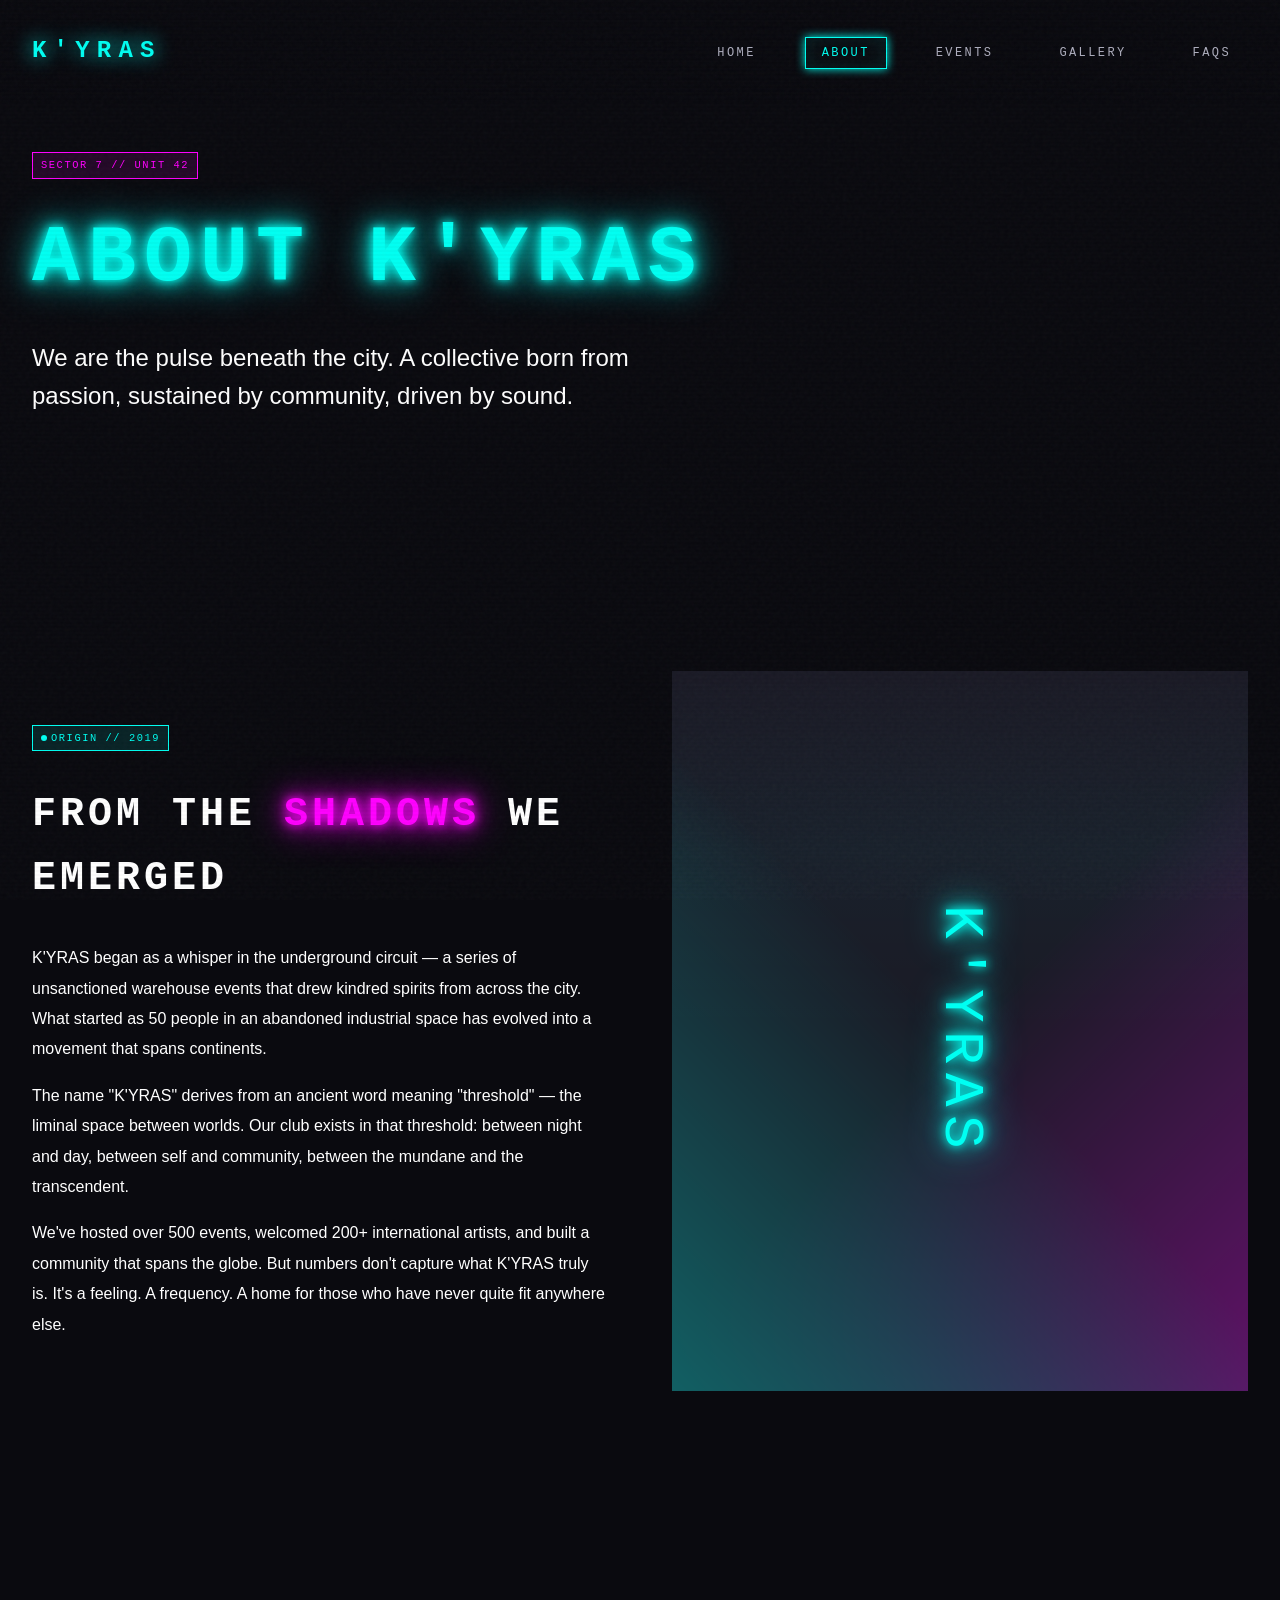
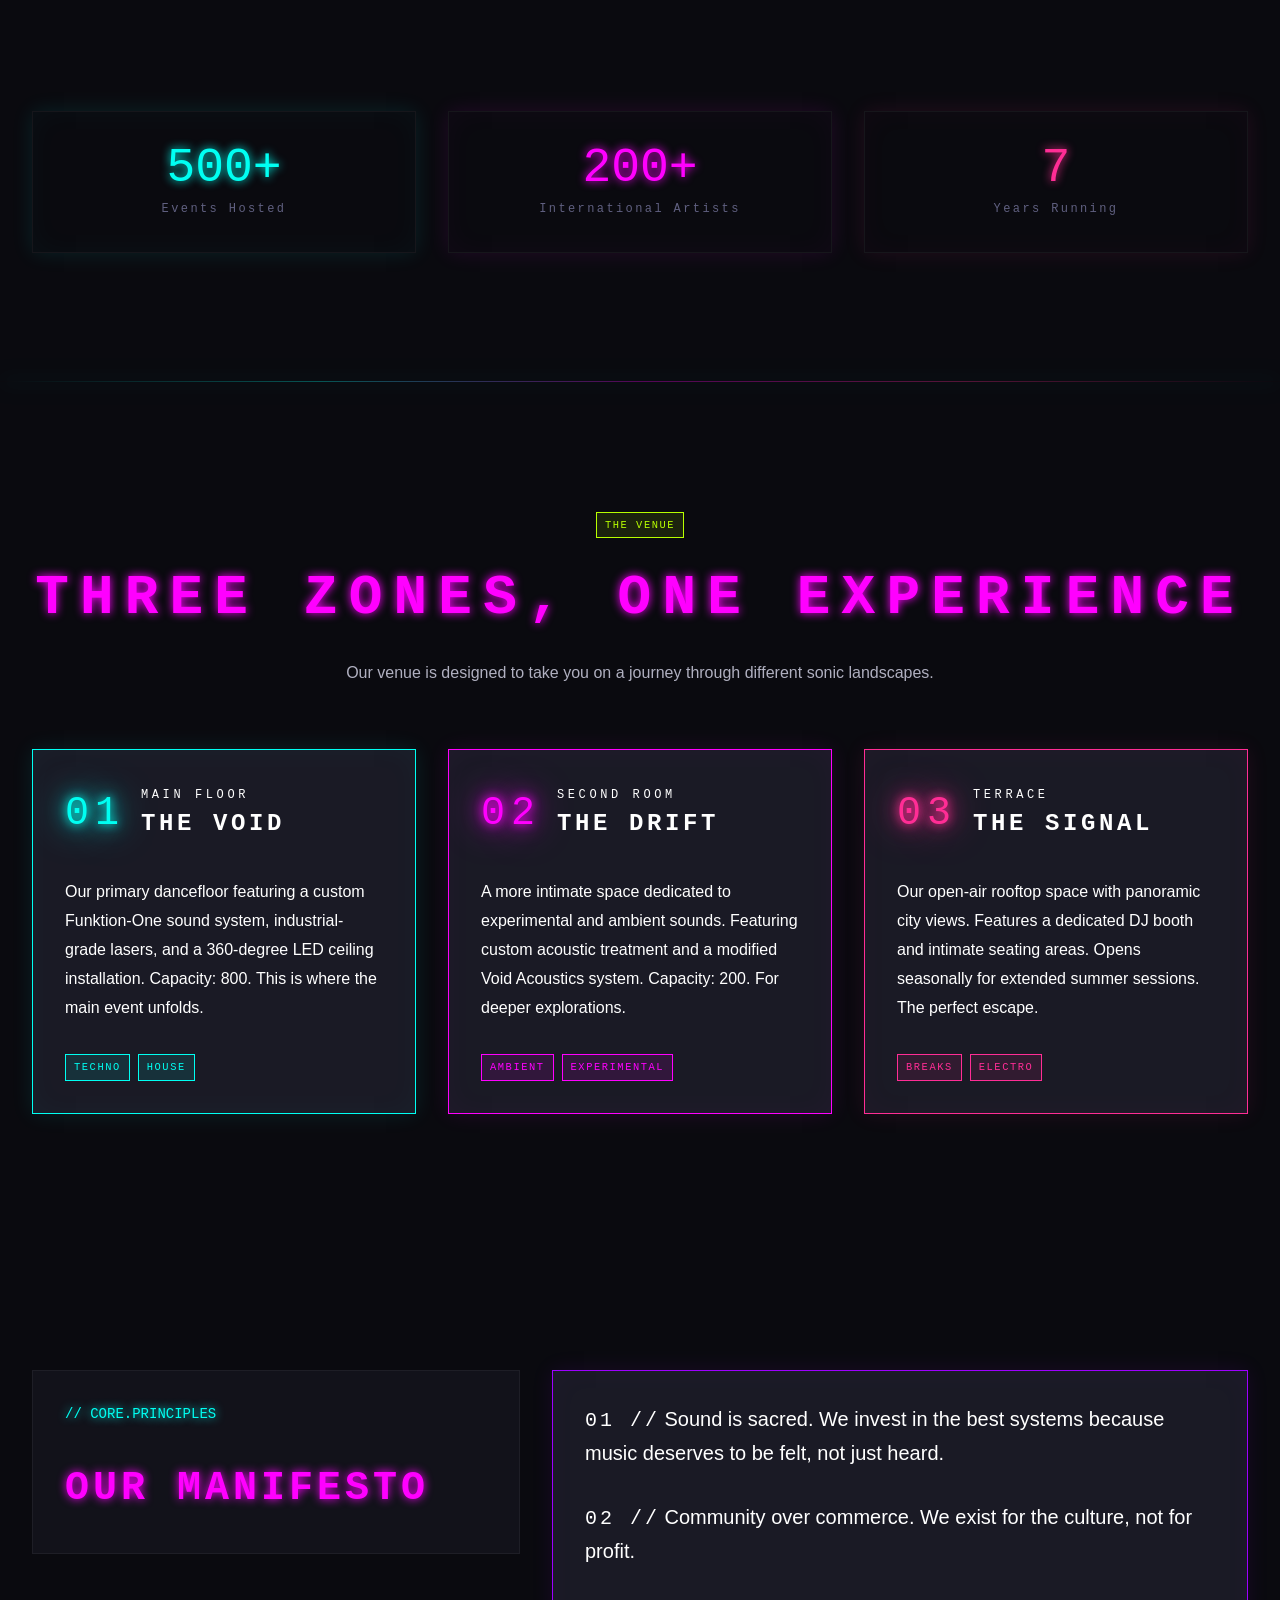
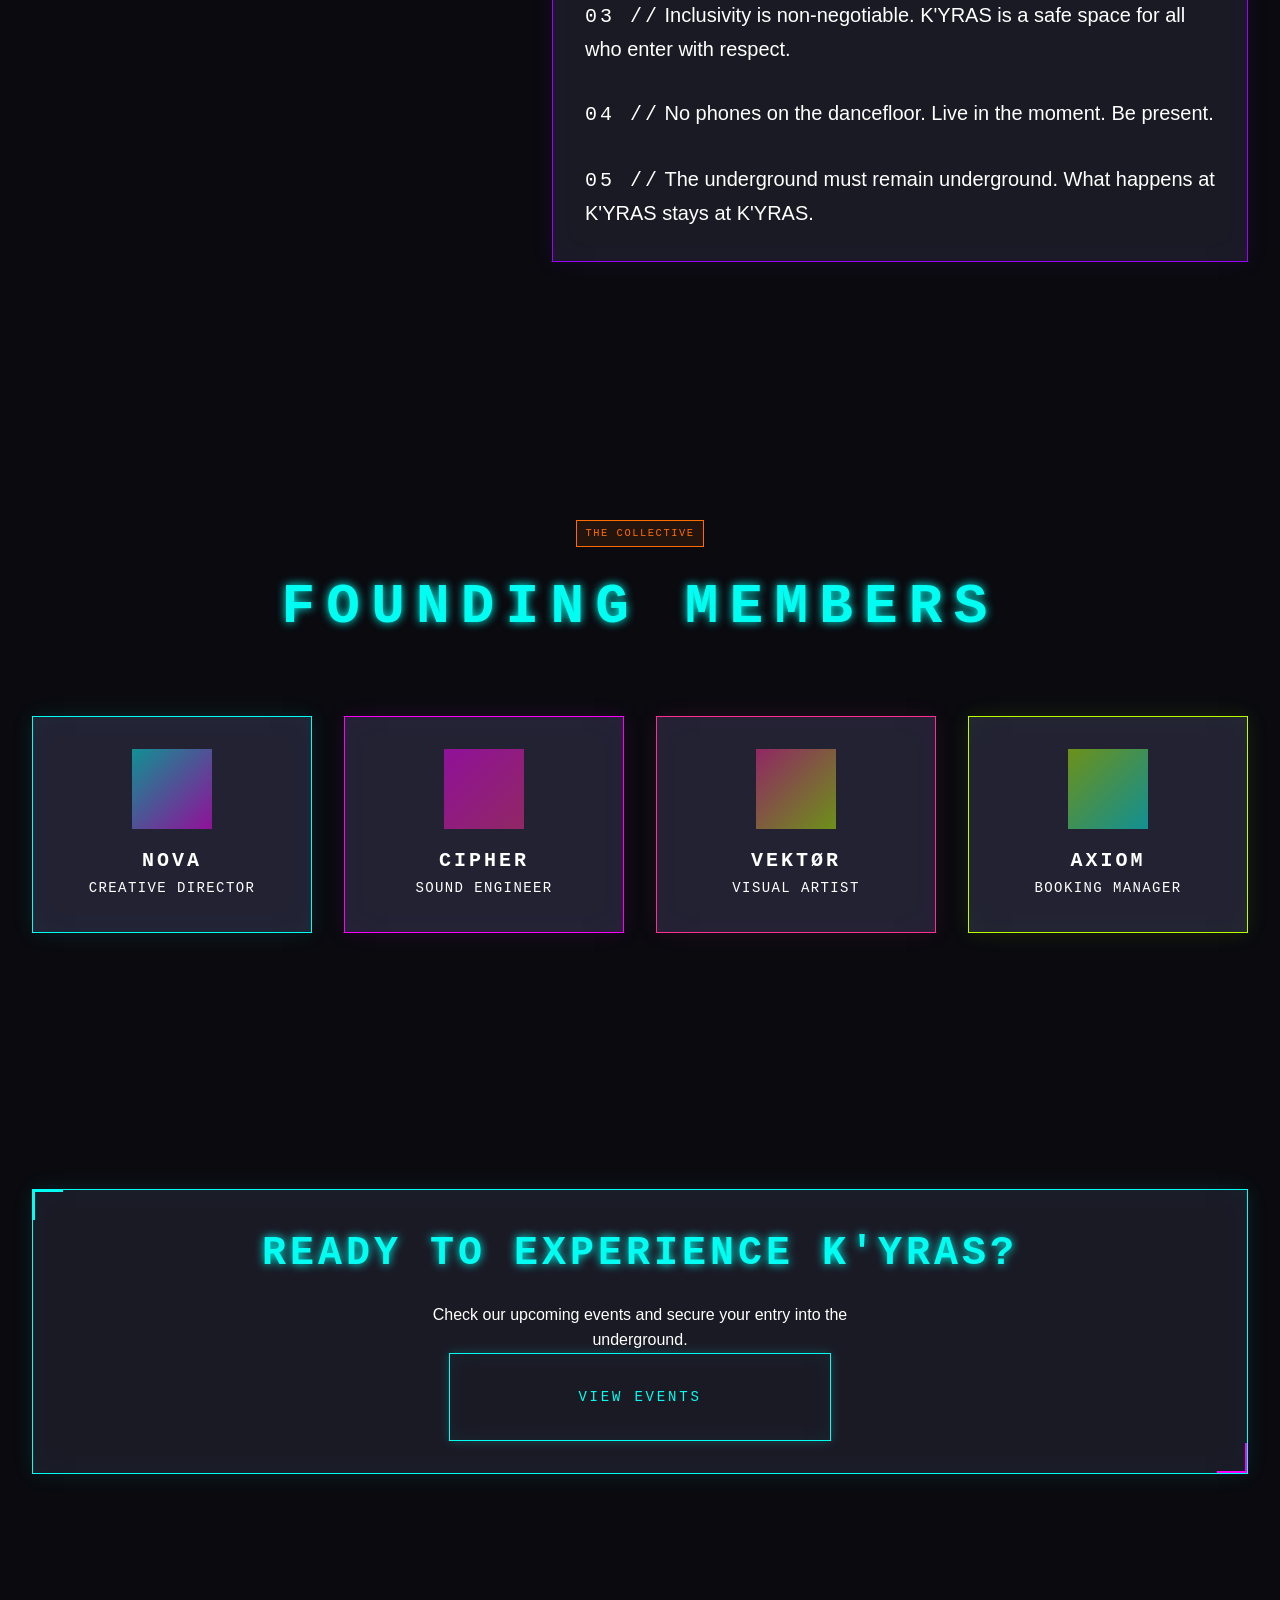
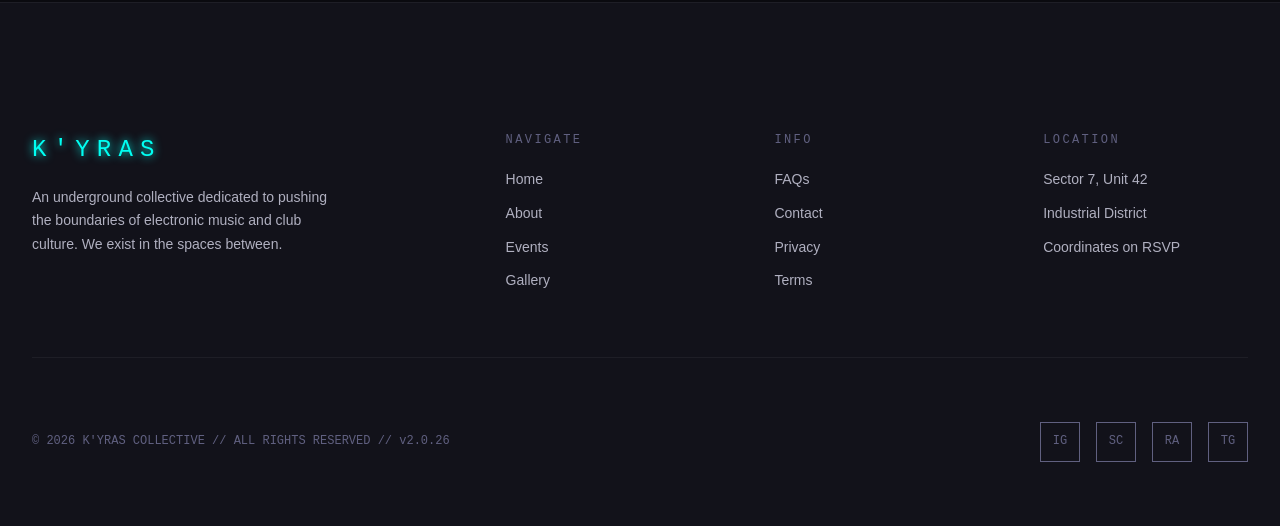
==== about.html @ 22c8f32f "first commit" ====
<!DOCTYPE html>
<html lang="en">
<head>
  <meta charset="UTF-8">
  <meta name="viewport" content="width=device-width, initial-scale=1.0">
  <meta name="description" content="Learn about K'YRAS - our story, our mission, and the underground movement we've built.">
  <title>About | K'YRAS Underground Club</title>
  <link rel="stylesheet" href="styles.css">
</head>
<body>
  <!-- Scanline overlay -->
  <div class="scanline"></div>

  <!-- Navigation -->
  <nav class="nav">
    <div class="container nav-inner">
      <a href="index.html" class="nav-logo">K'YRAS</a>
      <button class="nav-toggle" aria-label="Toggle navigation">
        <span></span>
        <span></span>
        <span></span>
      </button>
      <ul class="nav-links">
        <li><a href="index.html" class="nav-link">Home</a></li>
        <li><a href="about.html" class="nav-link active">About</a></li>
        <li><a href="events.html" class="nav-link">Events</a></li>
        <li><a href="gallery.html" class="nav-link">Gallery</a></li>
        <li><a href="faqs.html" class="nav-link">FAQs</a></li>
      </ul>
    </div>
  </nav>

  <!-- Page Header -->
  <header class="section py-xxl" style="padding-top: 150px;">
    <div class="container">
      <span class="badge badge-magenta mb-md">SECTOR 7 // UNIT 42</span>
      <h1 class="text-5xl text-display tracking-wide glow-cyan mb-md">About K'YRAS</h1>
      <p class="text-xl text-secondary" style="max-width: 600px;">
        We are the pulse beneath the city. A collective born from passion,
        sustained by community, driven by sound.
      </p>
    </div>
  </header>

  <!-- Main Content -->
  <main>
    <!-- Origin Story -->
    <section class="section">
      <div class="container">
        <div class="about-intro">
          <div>
            <span class="badge badge-cyan badge-pulse mb-lg">ORIGIN // 2019</span>
            <h2 class="text-3xl text-display tracking-wide mb-lg">
              From the <span class="glow-magenta">Shadows</span> We Emerged
            </h2>
            <p class="text-secondary mb-md" style="line-height: 1.9;">
              K'YRAS began as a whisper in the underground circuit &mdash; a series of
              unsanctioned warehouse events that drew kindred spirits from across the
              city. What started as 50 people in an abandoned industrial space has
              evolved into a movement that spans continents.
            </p>
            <p class="text-secondary mb-md" style="line-height: 1.9;">
              The name "K'YRAS" derives from an ancient word meaning "threshold" &mdash;
              the liminal space between worlds. Our club exists in that threshold:
              between night and day, between self and community, between the mundane
              and the transcendent.
            </p>
            <p class="text-secondary" style="line-height: 1.9;">
              We've hosted over 500 events, welcomed 200+ international artists, and
              built a community that spans the globe. But numbers don't capture what
              K'YRAS truly is. It's a feeling. A frequency. A home for those who
              have never quite fit anywhere else.
            </p>
          </div>
          <div class="about-visual scan-effect">
            <div style="position: absolute; inset: 0; display: flex; align-items: center; justify-content: center; z-index: 1;">
              <p class="text-4xl text-display glow-cyan" style="writing-mode: vertical-rl; text-orientation: mixed;">
                K'YRAS
              </p>
            </div>
          </div>
        </div>
      </div>
    </section>

    <!-- Stats -->
    <section class="section">
      <div class="container">
        <div class="about-stats">
          <div class="stat-item panel-neon-cyan">
            <p class="stat-number">500+</p>
            <p class="stat-label">Events Hosted</p>
          </div>
          <div class="stat-item panel-neon-magenta">
            <p class="stat-number" style="color: var(--neon-magenta); text-shadow: var(--glow-sm) var(--neon-magenta);">200+</p>
            <p class="stat-label">International Artists</p>
          </div>
          <div class="stat-item panel-neon-pink">
            <p class="stat-number" style="color: var(--neon-pink); text-shadow: var(--glow-sm) var(--neon-pink);">7</p>
            <p class="stat-label">Years Running</p>
          </div>
        </div>
      </div>
    </section>

    <!-- Divider -->
    <div class="divider divider-glow"></div>

    <!-- The Space -->
    <section class="section">
      <div class="container">
        <div class="section-header text-center mb-xl">
          <span class="badge badge-lime mb-md">THE VENUE</span>
          <h2 class="section-title glow-subtle-magenta">Three Zones, One Experience</h2>
          <p class="section-subtitle text-center" style="margin: 0 auto;">
            Our venue is designed to take you on a journey through different sonic landscapes.
          </p>
        </div>

        <div class="grid grid-3 gap-lg">
          <!-- Zone 1 -->
          <div class="panel panel-neon-cyan panel-hover-glow">
            <div class="flex items-center gap-md mb-lg">
              <span class="text-3xl glow-cyan text-display">01</span>
              <div>
                <p class="text-display text-xs tracking-widest text-muted">MAIN FLOOR</p>
                <h3 class="text-xl text-display">THE VOID</h3>
              </div>
            </div>
            <p class="text-secondary" style="line-height: 1.8;">
              Our primary dancefloor featuring a custom Funktion-One sound system,
              industrial-grade lasers, and a 360-degree LED ceiling installation.
              Capacity: 800. This is where the main event unfolds.
            </p>
            <div class="flex gap-sm mt-lg flex-wrap">
              <span class="badge badge-cyan">TECHNO</span>
              <span class="badge badge-cyan">HOUSE</span>
            </div>
          </div>

          <!-- Zone 2 -->
          <div class="panel panel-neon-magenta panel-hover-glow">
            <div class="flex items-center gap-md mb-lg">
              <span class="text-3xl glow-magenta text-display">02</span>
              <div>
                <p class="text-display text-xs tracking-widest text-muted">SECOND ROOM</p>
                <h3 class="text-xl text-display">THE DRIFT</h3>
              </div>
            </div>
            <p class="text-secondary" style="line-height: 1.8;">
              A more intimate space dedicated to experimental and ambient sounds.
              Featuring custom acoustic treatment and a modified Void Acoustics
              system. Capacity: 200. For deeper explorations.
            </p>
            <div class="flex gap-sm mt-lg flex-wrap">
              <span class="badge badge-magenta">AMBIENT</span>
              <span class="badge badge-magenta">EXPERIMENTAL</span>
            </div>
          </div>

          <!-- Zone 3 -->
          <div class="panel panel-neon-pink panel-hover-glow">
            <div class="flex items-center gap-md mb-lg">
              <span class="text-3xl glow-pink text-display">03</span>
              <div>
                <p class="text-display text-xs tracking-widest text-muted">TERRACE</p>
                <h3 class="text-xl text-display">THE SIGNAL</h3>
              </div>
            </div>
            <p class="text-secondary" style="line-height: 1.8;">
              Our open-air rooftop space with panoramic city views. Features a
              dedicated DJ booth and intimate seating areas. Opens seasonally
              for extended summer sessions. The perfect escape.
            </p>
            <div class="flex gap-sm mt-lg flex-wrap">
              <span class="badge badge-pink">BREAKS</span>
              <span class="badge badge-pink">ELECTRO</span>
            </div>
          </div>
        </div>
      </div>
    </section>

    <!-- Philosophy -->
    <section class="section">
      <div class="container">
        <div class="asymmetric-grid">
          <div class="col-span-5">
            <div class="panel panel-dark py-xl">
              <p class="text-mono text-sm glow-subtle-cyan mb-lg">// CORE.PRINCIPLES</p>
              <h2 class="text-3xl text-display tracking-wide glow-subtle-magenta">
                Our Manifesto
              </h2>
            </div>
          </div>
          <div class="col-span-7">
            <div class="panel panel-neon-purple">
              <ul style="list-style: none;">
                <li class="mb-lg">
                  <span class="text-display text-lg glow-subtle-purple">01 //</span>
                  <span class="text-lg"> Sound is sacred. We invest in the best systems because music deserves to be felt, not just heard.</span>
                </li>
                <li class="mb-lg">
                  <span class="text-display text-lg glow-subtle-purple">02 //</span>
                  <span class="text-lg"> Community over commerce. We exist for the culture, not for profit.</span>
                </li>
                <li class="mb-lg">
                  <span class="text-display text-lg glow-subtle-purple">03 //</span>
                  <span class="text-lg"> Inclusivity is non-negotiable. K'YRAS is a safe space for all who enter with respect.</span>
                </li>
                <li class="mb-lg">
                  <span class="text-display text-lg glow-subtle-purple">04 //</span>
                  <span class="text-lg"> No phones on the dancefloor. Live in the moment. Be present.</span>
                </li>
                <li>
                  <span class="text-display text-lg glow-subtle-purple">05 //</span>
                  <span class="text-lg"> The underground must remain underground. What happens at K'YRAS stays at K'YRAS.</span>
                </li>
              </ul>
            </div>
          </div>
        </div>
      </div>
    </section>

    <!-- Team -->
    <section class="section">
      <div class="container">
        <div class="section-header text-center mb-xl">
          <span class="badge badge-orange mb-md">THE COLLECTIVE</span>
          <h2 class="section-title glow-subtle-cyan">Founding Members</h2>
        </div>

        <div class="grid grid-4 gap-lg">
          <div class="panel panel-elevated text-center panel-hover-glow panel-neon-cyan">
            <div style="width: 80px; height: 80px; margin: 0 auto var(--space-md); background: linear-gradient(135deg, var(--neon-cyan), var(--neon-magenta)); opacity: 0.5;"></div>
            <h3 class="text-display text-lg mb-xs">NOVA</h3>
            <p class="text-muted text-sm text-display tracking-wide">Creative Director</p>
          </div>
          <div class="panel panel-elevated text-center panel-hover-glow panel-neon-magenta">
            <div style="width: 80px; height: 80px; margin: 0 auto var(--space-md); background: linear-gradient(135deg, var(--neon-magenta), var(--neon-pink)); opacity: 0.5;"></div>
            <h3 class="text-display text-lg mb-xs">CIPHER</h3>
            <p class="text-muted text-sm text-display tracking-wide">Sound Engineer</p>
          </div>
          <div class="panel panel-elevated text-center panel-hover-glow panel-neon-pink">
            <div style="width: 80px; height: 80px; margin: 0 auto var(--space-md); background: linear-gradient(135deg, var(--neon-pink), var(--neon-lime)); opacity: 0.5;"></div>
            <h3 class="text-display text-lg mb-xs">VEKTØR</h3>
            <p class="text-muted text-sm text-display tracking-wide">Visual Artist</p>
          </div>
          <div class="panel panel-elevated text-center panel-hover-glow panel-neon-lime">
            <div style="width: 80px; height: 80px; margin: 0 auto var(--space-md); background: linear-gradient(135deg, var(--neon-lime), var(--neon-cyan)); opacity: 0.5;"></div>
            <h3 class="text-display text-lg mb-xs">AXIOM</h3>
            <p class="text-muted text-sm text-display tracking-wide">Booking Manager</p>
          </div>
        </div>
      </div>
    </section>

    <!-- CTA -->
    <section class="section py-xxl">
      <div class="container text-center">
        <div class="panel panel-neon-cyan bracket-corners py-xxl">
          <h2 class="text-3xl text-display tracking-wide mb-md glow-subtle-cyan">
            Ready to Experience K'YRAS?
          </h2>
          <p class="text-secondary mb-xl" style="max-width: 500px; margin: 0 auto;">
            Check our upcoming events and secure your entry into the underground.
          </p>
          <a href="events.html" class="btn btn-cyan btn-lg">View Events</a>
        </div>
      </div>
    </section>
  </main>

  <!-- Footer -->
  <footer class="footer">
    <div class="container">
      <div class="footer-grid">
        <div class="footer-brand">
          <p class="footer-logo">K'YRAS</p>
          <p class="footer-tagline">
            An underground collective dedicated to pushing the boundaries of
            electronic music and club culture. We exist in the spaces between.
          </p>
        </div>
        <div>
          <p class="footer-heading">Navigate</p>
          <ul class="footer-links">
            <li><a href="index.html" class="footer-link">Home</a></li>
            <li><a href="about.html" class="footer-link">About</a></li>
            <li><a href="events.html" class="footer-link">Events</a></li>
            <li><a href="gallery.html" class="footer-link">Gallery</a></li>
          </ul>
        </div>
        <div>
          <p class="footer-heading">Info</p>
          <ul class="footer-links">
            <li><a href="faqs.html" class="footer-link">FAQs</a></li>
            <li><a href="#" class="footer-link">Contact</a></li>
            <li><a href="#" class="footer-link">Privacy</a></li>
            <li><a href="#" class="footer-link">Terms</a></li>
          </ul>
        </div>
        <div>
          <p class="footer-heading">Location</p>
          <ul class="footer-links">
            <li><span class="footer-link">Sector 7, Unit 42</span></li>
            <li><span class="footer-link">Industrial District</span></li>
            <li><span class="footer-link">Coordinates on RSVP</span></li>
          </ul>
        </div>
      </div>
      <div class="footer-bottom">
        <p class="footer-copyright">
          &copy; 2026 K'YRAS COLLECTIVE // ALL RIGHTS RESERVED // v2.0.26
        </p>
        <div class="footer-socials">
          <a href="#" class="footer-social" aria-label="Instagram">IG</a>
          <a href="#" class="footer-social" aria-label="SoundCloud">SC</a>
          <a href="#" class="footer-social" aria-label="Resident Advisor">RA</a>
          <a href="#" class="footer-social" aria-label="Telegram">TG</a>
        </div>
      </div>
    </div>
  </footer>

  <script>
    document.querySelector('.nav-toggle').addEventListener('click', function() {
      document.querySelector('.nav-links').classList.toggle('active');
    });
  </script>
</body>
</html>
---- styles.css ----
/* ============================================
   K'YRAS UNDERGROUND CLUB - STYLES
   Y2K Cyber Rave Aesthetic
   ============================================ */

/* ============================================
   CSS VARIABLES - COLOR PALETTE
   ============================================ */
:root {
  /* Primary Dark Backgrounds */
  --bg-void: #0a0a0f;
  --bg-dark: #12121a;
  --bg-panel: #1a1a25;
  --bg-elevated: #222233;

  /* Neon Accent Colors */
  --neon-cyan: #00fff2;
  --neon-magenta: #ff00ff;
  --neon-pink: #ff2d95;
  --neon-lime: #b8ff00;
  --neon-orange: #ff6b00;
  --neon-purple: #9d00ff;
  --neon-blue: #0066ff;

  /* Text Colors */
  --text-primary: #ffffff;
  --text-secondary: #b0b0c0;
  --text-muted: #606080;

  /* Glow Intensities */
  --glow-sm: 0 0 10px;
  --glow-md: 0 0 20px;
  --glow-lg: 0 0 40px;
  --glow-xl: 0 0 60px;

  /* Spacing */
  --space-xs: 0.25rem;
  --space-sm: 0.5rem;
  --space-md: 1rem;
  --space-lg: 2rem;
  --space-xl: 4rem;
  --space-xxl: 8rem;

  /* Border Radius */
  --radius-sm: 2px;
  --radius-md: 4px;
  --radius-lg: 8px;
  --radius-pill: 50px;

  /* Transitions */
  --transition-fast: 0.15s ease;
  --transition-base: 0.3s ease;
  --transition-slow: 0.5s ease;

  /* Typography */
  --font-display: 'Courier New', 'Consolas', monospace;
  --font-body: 'Segoe UI', 'Arial', sans-serif;
  --font-mono: 'Courier New', monospace;
}

/* ============================================
   RESET & BASE STYLES
   ============================================ */
*, *::before, *::after {
  box-sizing: border-box;
  margin: 0;
  padding: 0;
}

html {
  scroll-behavior: smooth;
  font-size: 16px;
}

body {
  font-family: var(--font-body);
  background-color: var(--bg-void);
  color: var(--text-primary);
  line-height: 1.6;
  min-height: 100vh;
  overflow-x: hidden;
}

/* Grain texture overlay */
body::before {
  content: '';
  position: fixed;
  top: 0;
  left: 0;
  width: 100%;
  height: 100%;
  background-image: url("data:image/svg+xml,%3Csvg viewBox='0 0 256 256' xmlns='http://www.w3.org/2000/svg'%3E%3Cfilter id='noise'%3E%3CfeTurbulence type='fractalNoise' baseFrequency='0.9' numOctaves='4' stitchTiles='stitch'/%3E%3C/filter%3E%3Crect width='100%25' height='100%25' filter='url(%23noise)'/%3E%3C/svg%3E");
  opacity: 0.03;
  pointer-events: none;
  z-index: 1000;
}

a {
  color: inherit;
  text-decoration: none;
}

ul, ol {
  list-style: none;
}

img {
  max-width: 100%;
  height: auto;
  display: block;
}

/* ============================================
   TYPOGRAPHY UTILITIES
   ============================================ */
.text-display {
  font-family: var(--font-display);
  text-transform: uppercase;
  letter-spacing: 0.15em;
}

.text-mono {
  font-family: var(--font-mono);
}

.text-xs { font-size: 0.75rem; }
.text-sm { font-size: 0.875rem; }
.text-base { font-size: 1rem; }
.text-lg { font-size: 1.25rem; }
.text-xl { font-size: 1.5rem; }
.text-2xl { font-size: 2rem; }
.text-3xl { font-size: 2.5rem; }
.text-4xl { font-size: 3.5rem; }
.text-5xl { font-size: 5rem; }

.text-center { text-align: center; }
.text-left { text-align: left; }
.text-right { text-align: right; }

.text-uppercase { text-transform: uppercase; }
.text-lowercase { text-transform: lowercase; }

.font-bold { font-weight: 700; }
.font-light { font-weight: 300; }

.tracking-wide { letter-spacing: 0.1em; }
.tracking-wider { letter-spacing: 0.2em; }
.tracking-widest { letter-spacing: 0.3em; }

/* ============================================
   GLOW TEXT CLASSES
   ============================================ */
.glow-cyan {
  color: var(--neon-cyan);
  text-shadow:
    var(--glow-sm) var(--neon-cyan),
    var(--glow-md) var(--neon-cyan),
    var(--glow-lg) var(--neon-cyan);
}

.glow-magenta {
  color: var(--neon-magenta);
  text-shadow:
    var(--glow-sm) var(--neon-magenta),
    var(--glow-md) var(--neon-magenta),
    var(--glow-lg) var(--neon-magenta);
}

.glow-pink {
  color: var(--neon-pink);
  text-shadow:
    var(--glow-sm) var(--neon-pink),
    var(--glow-md) var(--neon-pink),
    var(--glow-lg) var(--neon-pink);
}

.glow-lime {
  color: var(--neon-lime);
  text-shadow:
    var(--glow-sm) var(--neon-lime),
    var(--glow-md) var(--neon-lime),
    var(--glow-lg) var(--neon-lime);
}

.glow-purple {
  color: var(--neon-purple);
  text-shadow:
    var(--glow-sm) var(--neon-purple),
    var(--glow-md) var(--neon-purple),
    var(--glow-lg) var(--neon-purple);
}

.glow-orange {
  color: var(--neon-orange);
  text-shadow:
    var(--glow-sm) var(--neon-orange),
    var(--glow-md) var(--neon-orange),
    var(--glow-lg) var(--neon-orange);
}

/* Subtle glow variants */
.glow-subtle-cyan {
  color: var(--neon-cyan);
  text-shadow: var(--glow-sm) var(--neon-cyan);
}

.glow-subtle-magenta {
  color: var(--neon-magenta);
  text-shadow: var(--glow-sm) var(--neon-magenta);
}

.glow-subtle-pink {
  color: var(--neon-pink);
  text-shadow: var(--glow-sm) var(--neon-pink);
}

/* Animated glow pulse */
.glow-pulse {
  animation: glowPulse 2s ease-in-out infinite;
}

@keyframes glowPulse {
  0%, 100% { opacity: 1; filter: brightness(1); }
  50% { opacity: 0.8; filter: brightness(1.2); }
}

/* ============================================
   LAYOUT UTILITIES
   ============================================ */
.container {
  width: 100%;
  max-width: 1400px;
  margin: 0 auto;
  padding: 0 var(--space-lg);
}

.container-narrow {
  max-width: 900px;
}

.container-wide {
  max-width: 1600px;
}

.flex { display: flex; }
.flex-col { flex-direction: column; }
.flex-wrap { flex-wrap: wrap; }
.items-center { align-items: center; }
.items-start { align-items: flex-start; }
.items-end { align-items: flex-end; }
.justify-center { justify-content: center; }
.justify-between { justify-content: space-between; }
.justify-end { justify-content: flex-end; }
.gap-xs { gap: var(--space-xs); }
.gap-sm { gap: var(--space-sm); }
.gap-md { gap: var(--space-md); }
.gap-lg { gap: var(--space-lg); }
.gap-xl { gap: var(--space-xl); }

.grid { display: grid; }
.grid-2 { grid-template-columns: repeat(2, 1fr); }
.grid-3 { grid-template-columns: repeat(3, 1fr); }
.grid-4 { grid-template-columns: repeat(4, 1fr); }

/* Spacing utilities */
.mt-sm { margin-top: var(--space-sm); }
.mt-md { margin-top: var(--space-md); }
.mt-lg { margin-top: var(--space-lg); }
.mt-xl { margin-top: var(--space-xl); }
.mt-xxl { margin-top: var(--space-xxl); }

.mb-sm { margin-bottom: var(--space-sm); }
.mb-md { margin-bottom: var(--space-md); }
.mb-lg { margin-bottom: var(--space-lg); }
.mb-xl { margin-bottom: var(--space-xl); }

.py-sm { padding-top: var(--space-sm); padding-bottom: var(--space-sm); }
.py-md { padding-top: var(--space-md); padding-bottom: var(--space-md); }
.py-lg { padding-top: var(--space-lg); padding-bottom: var(--space-lg); }
.py-xl { padding-top: var(--space-xl); padding-bottom: var(--space-xl); }
.py-xxl { padding-top: var(--space-xxl); padding-bottom: var(--space-xxl); }

.px-sm { padding-left: var(--space-sm); padding-right: var(--space-sm); }
.px-md { padding-left: var(--space-md); padding-right: var(--space-md); }
.px-lg { padding-left: var(--space-lg); padding-right: var(--space-lg); }

/* ============================================
   NAVIGATION
   ============================================ */
.nav {
  position: fixed;
  top: 0;
  left: 0;
  right: 0;
  z-index: 100;
  background: linear-gradient(180deg, var(--bg-void) 0%, transparent 100%);
  padding: var(--space-lg) 0;
}

.nav-inner {
  display: flex;
  align-items: center;
  justify-content: space-between;
}

.nav-logo {
  font-family: var(--font-display);
  font-size: 1.5rem;
  font-weight: 700;
  letter-spacing: 0.3em;
  color: var(--neon-cyan);
  text-shadow: var(--glow-md) var(--neon-cyan);
  transition: var(--transition-base);
}

.nav-logo:hover {
  text-shadow: var(--glow-xl) var(--neon-cyan);
}

.nav-links {
  display: flex;
  gap: var(--space-lg);
}

.nav-link {
  font-family: var(--font-display);
  font-size: 0.75rem;
  letter-spacing: 0.2em;
  text-transform: uppercase;
  color: var(--text-secondary);
  padding: var(--space-sm) var(--space-md);
  border: 1px solid transparent;
  transition: var(--transition-base);
  position: relative;
}

.nav-link::before {
  content: '';
  position: absolute;
  bottom: 0;
  left: 50%;
  width: 0;
  height: 1px;
  background: var(--neon-cyan);
  box-shadow: var(--glow-sm) var(--neon-cyan);
  transition: var(--transition-base);
  transform: translateX(-50%);
}

.nav-link:hover {
  color: var(--neon-cyan);
  text-shadow: var(--glow-sm) var(--neon-cyan);
}

.nav-link:hover::before {
  width: 100%;
}

.nav-link.active {
  color: var(--neon-cyan);
  border-color: var(--neon-cyan);
  box-shadow:
    inset 0 0 20px rgba(0, 255, 242, 0.1),
    var(--glow-sm) var(--neon-cyan);
}

/* Mobile nav toggle */
.nav-toggle {
  display: none;
  flex-direction: column;
  gap: 5px;
  background: none;
  border: none;
  cursor: pointer;
  padding: var(--space-sm);
}

.nav-toggle span {
  width: 25px;
  height: 2px;
  background: var(--neon-cyan);
  box-shadow: var(--glow-sm) var(--neon-cyan);
}

/* ============================================
   TECHNO BUTTONS
   ============================================ */
.btn {
  display: inline-flex;
  align-items: center;
  justify-content: center;
  gap: var(--space-sm);
  font-family: var(--font-display);
  font-size: 0.75rem;
  letter-spacing: 0.2em;
  text-transform: uppercase;
  padding: var(--space-md) var(--space-xl);
  border: 1px solid currentColor;
  background: transparent;
  cursor: pointer;
  transition: var(--transition-base);
  position: relative;
  overflow: hidden;
}

.btn::before {
  content: '';
  position: absolute;
  top: 0;
  left: -100%;
  width: 100%;
  height: 100%;
  background: linear-gradient(90deg, transparent, rgba(255,255,255,0.1), transparent);
  transition: var(--transition-slow);
}

.btn:hover::before {
  left: 100%;
}

/* Cyan button */
.btn-cyan {
  color: var(--neon-cyan);
  border-color: var(--neon-cyan);
  box-shadow:
    inset 0 0 20px rgba(0, 255, 242, 0.05),
    0 0 10px rgba(0, 255, 242, 0.2);
}

.btn-cyan:hover {
  background: rgba(0, 255, 242, 0.1);
  box-shadow:
    inset 0 0 30px rgba(0, 255, 242, 0.15),
    var(--glow-md) var(--neon-cyan);
  text-shadow: var(--glow-sm) var(--neon-cyan);
}

/* Magenta button */
.btn-magenta {
  color: var(--neon-magenta);
  border-color: var(--neon-magenta);
  box-shadow:
    inset 0 0 20px rgba(255, 0, 255, 0.05),
    0 0 10px rgba(255, 0, 255, 0.2);
}

.btn-magenta:hover {
  background: rgba(255, 0, 255, 0.1);
  box-shadow:
    inset 0 0 30px rgba(255, 0, 255, 0.15),
    var(--glow-md) var(--neon-magenta);
  text-shadow: var(--glow-sm) var(--neon-magenta);
}

/* Pink button */
.btn-pink {
  color: var(--neon-pink);
  border-color: var(--neon-pink);
  box-shadow:
    inset 0 0 20px rgba(255, 45, 149, 0.05),
    0 0 10px rgba(255, 45, 149, 0.2);
}

.btn-pink:hover {
  background: rgba(255, 45, 149, 0.1);
  box-shadow:
    inset 0 0 30px rgba(255, 45, 149, 0.15),
    var(--glow-md) var(--neon-pink);
  text-shadow: var(--glow-sm) var(--neon-pink);
}

/* Lime button */
.btn-lime {
  color: var(--neon-lime);
  border-color: var(--neon-lime);
  box-shadow:
    inset 0 0 20px rgba(184, 255, 0, 0.05),
    0 0 10px rgba(184, 255, 0, 0.2);
}

.btn-lime:hover {
  background: rgba(184, 255, 0, 0.1);
  box-shadow:
    inset 0 0 30px rgba(184, 255, 0, 0.15),
    var(--glow-md) var(--neon-lime);
  text-shadow: var(--glow-sm) var(--neon-lime);
}

/* Filled button variant */
.btn-filled {
  background: var(--neon-cyan);
  color: var(--bg-void);
  border-color: var(--neon-cyan);
}

.btn-filled:hover {
  background: var(--text-primary);
  border-color: var(--text-primary);
  color: var(--bg-void);
}

/* Small button */
.btn-sm {
  padding: var(--space-sm) var(--space-md);
  font-size: 0.65rem;
}

/* Large button */
.btn-lg {
  padding: var(--space-lg) var(--space-xxl);
  font-size: 0.875rem;
}

/* ============================================
   NEON BORDER PANELS
   ============================================ */
.panel {
  background: var(--bg-panel);
  border: 1px solid rgba(255, 255, 255, 0.05);
  padding: var(--space-lg);
  position: relative;
}

.panel-dark {
  background: var(--bg-dark);
}

.panel-elevated {
  background: var(--bg-elevated);
}

/* Neon bordered panels */
.panel-neon-cyan {
  border-color: var(--neon-cyan);
  box-shadow:
    inset 0 0 30px rgba(0, 255, 242, 0.03),
    0 0 20px rgba(0, 255, 242, 0.1);
}

.panel-neon-magenta {
  border-color: var(--neon-magenta);
  box-shadow:
    inset 0 0 30px rgba(255, 0, 255, 0.03),
    0 0 20px rgba(255, 0, 255, 0.1);
}

.panel-neon-pink {
  border-color: var(--neon-pink);
  box-shadow:
    inset 0 0 30px rgba(255, 45, 149, 0.03),
    0 0 20px rgba(255, 45, 149, 0.1);
}

.panel-neon-lime {
  border-color: var(--neon-lime);
  box-shadow:
    inset 0 0 30px rgba(184, 255, 0, 0.03),
    0 0 20px rgba(184, 255, 0, 0.1);
}

.panel-neon-purple {
  border-color: var(--neon-purple);
  box-shadow:
    inset 0 0 30px rgba(157, 0, 255, 0.03),
    0 0 20px rgba(157, 0, 255, 0.1);
}

/* Hover glow effect for panels */
.panel-hover-glow {
  transition: var(--transition-base);
}

.panel-hover-glow:hover {
  transform: translateY(-2px);
}

.panel-neon-cyan.panel-hover-glow:hover {
  box-shadow:
    inset 0 0 40px rgba(0, 255, 242, 0.08),
    0 0 40px rgba(0, 255, 242, 0.2);
}

.panel-neon-magenta.panel-hover-glow:hover {
  box-shadow:
    inset 0 0 40px rgba(255, 0, 255, 0.08),
    0 0 40px rgba(255, 0, 255, 0.2);
}

.panel-neon-pink.panel-hover-glow:hover {
  box-shadow:
    inset 0 0 40px rgba(255, 45, 149, 0.08),
    0 0 40px rgba(255, 45, 149, 0.2);
}

/* Corner accents */
.panel-corners::before,
.panel-corners::after {
  content: '';
  position: absolute;
  width: 20px;
  height: 20px;
  border: 1px solid var(--neon-cyan);
}

.panel-corners::before {
  top: -1px;
  left: -1px;
  border-right: none;
  border-bottom: none;
}

.panel-corners::after {
  bottom: -1px;
  right: -1px;
  border-left: none;
  border-top: none;
}

/* ============================================
   CARD LAYOUTS
   ============================================ */
.card {
  background: var(--bg-panel);
  border: 1px solid rgba(255, 255, 255, 0.05);
  overflow: hidden;
  transition: var(--transition-base);
}

.card-image {
  width: 100%;
  aspect-ratio: 16/9;
  background: var(--bg-dark);
  position: relative;
  overflow: hidden;
}

.card-image::before {
  content: '';
  position: absolute;
  inset: 0;
  background: linear-gradient(
    45deg,
    var(--neon-cyan) 0%,
    var(--neon-magenta) 50%,
    var(--neon-pink) 100%
  );
  opacity: 0.3;
}

/* Halftone pattern overlay */
.card-image::after {
  content: '';
  position: absolute;
  inset: 0;
  background-image: radial-gradient(circle, var(--bg-void) 1px, transparent 1px);
  background-size: 4px 4px;
  opacity: 0.5;
}

.card-content {
  padding: var(--space-lg);
}

.card-title {
  font-family: var(--font-display);
  font-size: 1.25rem;
  letter-spacing: 0.1em;
  margin-bottom: var(--space-sm);
}

.card-text {
  color: var(--text-secondary);
  font-size: 0.875rem;
  line-height: 1.7;
}

/* Card hover effects */
.card-glow:hover {
  border-color: var(--neon-cyan);
  box-shadow: 0 0 30px rgba(0, 255, 242, 0.15);
  transform: translateY(-4px);
}

/* ============================================
   UI BADGES
   ============================================ */
.badge {
  display: inline-flex;
  align-items: center;
  gap: var(--space-xs);
  font-family: var(--font-display);
  font-size: 0.65rem;
  letter-spacing: 0.15em;
  text-transform: uppercase;
  padding: var(--space-xs) var(--space-sm);
  border: 1px solid currentColor;
}

.badge-cyan {
  color: var(--neon-cyan);
  background: rgba(0, 255, 242, 0.1);
  border-color: var(--neon-cyan);
}

.badge-magenta {
  color: var(--neon-magenta);
  background: rgba(255, 0, 255, 0.1);
  border-color: var(--neon-magenta);
}

.badge-pink {
  color: var(--neon-pink);
  background: rgba(255, 45, 149, 0.1);
  border-color: var(--neon-pink);
}

.badge-lime {
  color: var(--neon-lime);
  background: rgba(184, 255, 0, 0.1);
  border-color: var(--neon-lime);
}

.badge-orange {
  color: var(--neon-orange);
  background: rgba(255, 107, 0, 0.1);
  border-color: var(--neon-orange);
}

.badge-purple {
  color: var(--neon-purple);
  background: rgba(157, 0, 255, 0.1);
  border-color: var(--neon-purple);
}

/* Pulsing badge */
.badge-pulse::before {
  content: '';
  width: 6px;
  height: 6px;
  border-radius: 50%;
  background: currentColor;
  animation: badgePulse 1.5s ease-in-out infinite;
}

@keyframes badgePulse {
  0%, 100% { opacity: 1; transform: scale(1); }
  50% { opacity: 0.5; transform: scale(0.8); }
}

/* ============================================
   HERO SECTION
   ============================================ */
.hero {
  min-height: 100vh;
  display: flex;
  align-items: center;
  justify-content: center;
  position: relative;
  overflow: hidden;
}

.hero-background {
  position: absolute;
  inset: 0;
  background:
    radial-gradient(ellipse at 20% 50%, rgba(0, 255, 242, 0.08) 0%, transparent 50%),
    radial-gradient(ellipse at 80% 50%, rgba(255, 0, 255, 0.08) 0%, transparent 50%),
    radial-gradient(ellipse at 50% 100%, rgba(255, 45, 149, 0.05) 0%, transparent 50%);
}

.hero-grid {
  position: absolute;
  inset: 0;
  background-image:
    linear-gradient(rgba(255, 255, 255, 0.02) 1px, transparent 1px),
    linear-gradient(90deg, rgba(255, 255, 255, 0.02) 1px, transparent 1px);
  background-size: 50px 50px;
  transform: perspective(500px) rotateX(60deg);
  transform-origin: center top;
}

.hero-content {
  position: relative;
  z-index: 1;
  text-align: center;
  padding: var(--space-xl);
}

.hero-title {
  font-family: var(--font-display);
  font-size: clamp(3rem, 15vw, 12rem);
  font-weight: 700;
  letter-spacing: 0.3em;
  line-height: 1;
  margin-bottom: var(--space-lg);
}

.hero-subtitle {
  font-family: var(--font-display);
  font-size: clamp(0.75rem, 2vw, 1rem);
  letter-spacing: 0.5em;
  color: var(--text-secondary);
  margin-bottom: var(--space-xl);
}

/* ============================================
   SECTION LAYOUTS
   ============================================ */
.section {
  padding: var(--space-xxl) 0;
  position: relative;
}

.section-header {
  margin-bottom: var(--space-xl);
}

.section-title {
  font-family: var(--font-display);
  font-size: clamp(2rem, 5vw, 3.5rem);
  letter-spacing: 0.2em;
  text-transform: uppercase;
  margin-bottom: var(--space-md);
}

.section-subtitle {
  font-size: 1rem;
  color: var(--text-secondary);
  max-width: 600px;
}

/* Asymmetrical grid layouts */
.asymmetric-grid {
  display: grid;
  grid-template-columns: repeat(12, 1fr);
  gap: var(--space-lg);
}

.col-span-4 { grid-column: span 4; }
.col-span-5 { grid-column: span 5; }
.col-span-6 { grid-column: span 6; }
.col-span-7 { grid-column: span 7; }
.col-span-8 { grid-column: span 8; }
.col-span-12 { grid-column: span 12; }

.row-span-2 { grid-row: span 2; }

/* Offset positioning */
.offset-up { transform: translateY(-2rem); }
.offset-down { transform: translateY(2rem); }

/* ============================================
   EVENT CARDS
   ============================================ */
.event-card {
  display: grid;
  grid-template-columns: auto 1fr auto;
  gap: var(--space-lg);
  padding: var(--space-lg);
  background: var(--bg-panel);
  border: 1px solid rgba(255, 255, 255, 0.05);
  align-items: center;
  transition: var(--transition-base);
}

.event-card:hover {
  border-color: var(--neon-magenta);
  box-shadow: 0 0 30px rgba(255, 0, 255, 0.1);
}

.event-date {
  text-align: center;
  padding: var(--space-md);
  border: 1px solid var(--neon-cyan);
  min-width: 80px;
}

.event-date-day {
  font-family: var(--font-display);
  font-size: 2rem;
  color: var(--neon-cyan);
  line-height: 1;
}

.event-date-month {
  font-family: var(--font-display);
  font-size: 0.75rem;
  letter-spacing: 0.2em;
  color: var(--text-secondary);
  margin-top: var(--space-xs);
}

.event-info {
  display: flex;
  flex-direction: column;
  gap: var(--space-sm);
}

.event-title {
  font-family: var(--font-display);
  font-size: 1.5rem;
  letter-spacing: 0.1em;
}

.event-meta {
  display: flex;
  gap: var(--space-md);
  font-size: 0.875rem;
  color: var(--text-secondary);
}

.event-meta span::before {
  content: '//';
  margin-right: var(--space-sm);
  color: var(--neon-pink);
}

/* ============================================
   GALLERY GRID
   ============================================ */
.gallery-grid {
  display: grid;
  grid-template-columns: repeat(auto-fill, minmax(300px, 1fr));
  gap: var(--space-md);
}

.gallery-item {
  aspect-ratio: 1;
  background: var(--bg-panel);
  position: relative;
  overflow: hidden;
  cursor: pointer;
}

.gallery-item::before {
  content: '';
  position: absolute;
  inset: 0;
  background: linear-gradient(
    135deg,
    var(--neon-cyan) 0%,
    var(--neon-purple) 50%,
    var(--neon-pink) 100%
  );
  opacity: 0.4;
  transition: var(--transition-base);
}

.gallery-item::after {
  content: '';
  position: absolute;
  inset: 0;
  background-image: radial-gradient(circle, var(--bg-void) 1.5px, transparent 1.5px);
  background-size: 6px 6px;
  opacity: 0.6;
}

.gallery-item:hover::before {
  opacity: 0.7;
}

.gallery-item:hover {
  box-shadow: 0 0 40px rgba(0, 255, 242, 0.3);
}

.gallery-item-overlay {
  position: absolute;
  bottom: 0;
  left: 0;
  right: 0;
  padding: var(--space-lg);
  background: linear-gradient(transparent, var(--bg-void));
  z-index: 1;
  transform: translateY(100%);
  transition: var(--transition-base);
}

.gallery-item:hover .gallery-item-overlay {
  transform: translateY(0);
}

/* Masonry-style large items */
.gallery-item-lg {
  grid-column: span 2;
  grid-row: span 2;
}

/* ============================================
   FAQ ACCORDION
   ============================================ */
.faq-item {
  border: 1px solid rgba(255, 255, 255, 0.05);
  margin-bottom: var(--space-md);
  background: var(--bg-panel);
}

.faq-question {
  width: 100%;
  padding: var(--space-lg);
  background: transparent;
  border: none;
  color: var(--text-primary);
  font-family: var(--font-display);
  font-size: 1rem;
  letter-spacing: 0.1em;
  text-align: left;
  cursor: pointer;
  display: flex;
  justify-content: space-between;
  align-items: center;
  transition: var(--transition-base);
}

.faq-question:hover {
  color: var(--neon-cyan);
}

.faq-icon {
  font-family: var(--font-mono);
  font-size: 1.5rem;
  color: var(--neon-magenta);
  transition: var(--transition-base);
}

.faq-item.active .faq-icon {
  transform: rotate(45deg);
}

.faq-answer {
  max-height: 0;
  overflow: hidden;
  transition: var(--transition-base);
}

.faq-item.active .faq-answer {
  max-height: 500px;
}

.faq-answer-content {
  padding: 0 var(--space-lg) var(--space-lg);
  color: var(--text-secondary);
  line-height: 1.8;
}

/* ============================================
   FOOTER
   ============================================ */
.footer {
  padding: var(--space-xxl) 0 var(--space-xl);
  border-top: 1px solid rgba(255, 255, 255, 0.05);
  background: var(--bg-dark);
}

.footer-grid {
  display: grid;
  grid-template-columns: 2fr 1fr 1fr 1fr;
  gap: var(--space-xl);
  margin-bottom: var(--space-xl);
}

.footer-brand {
  max-width: 300px;
}

.footer-logo {
  font-family: var(--font-display);
  font-size: 1.5rem;
  letter-spacing: 0.3em;
  color: var(--neon-cyan);
  text-shadow: var(--glow-sm) var(--neon-cyan);
  margin-bottom: var(--space-md);
}

.footer-tagline {
  color: var(--text-secondary);
  font-size: 0.875rem;
  line-height: 1.7;
}

.footer-heading {
  font-family: var(--font-display);
  font-size: 0.75rem;
  letter-spacing: 0.2em;
  text-transform: uppercase;
  color: var(--text-muted);
  margin-bottom: var(--space-md);
}

.footer-links {
  display: flex;
  flex-direction: column;
  gap: var(--space-sm);
}

.footer-link {
  color: var(--text-secondary);
  font-size: 0.875rem;
  transition: var(--transition-base);
}

.footer-link:hover {
  color: var(--neon-cyan);
  text-shadow: var(--glow-sm) var(--neon-cyan);
}

.footer-bottom {
  display: flex;
  justify-content: space-between;
  align-items: center;
  padding-top: var(--space-xl);
  border-top: 1px solid rgba(255, 255, 255, 0.05);
}

.footer-copyright {
  font-family: var(--font-mono);
  font-size: 0.75rem;
  color: var(--text-muted);
}

.footer-socials {
  display: flex;
  gap: var(--space-md);
}

.footer-social {
  width: 40px;
  height: 40px;
  border: 1px solid var(--text-muted);
  display: flex;
  align-items: center;
  justify-content: center;
  font-family: var(--font-mono);
  font-size: 0.75rem;
  color: var(--text-muted);
  transition: var(--transition-base);
}

.footer-social:hover {
  border-color: var(--neon-cyan);
  color: var(--neon-cyan);
  box-shadow: var(--glow-sm) var(--neon-cyan);
}

/* ============================================
   DECORATIVE ELEMENTS
   ============================================ */
.scanline {
  position: fixed;
  top: 0;
  left: 0;
  width: 100%;
  height: 100%;
  background: linear-gradient(
    transparent 50%,
    rgba(0, 0, 0, 0.02) 50%
  );
  background-size: 100% 4px;
  pointer-events: none;
  z-index: 999;
}

.divider {
  height: 1px;
  background: linear-gradient(
    90deg,
    transparent,
    var(--neon-cyan),
    var(--neon-magenta),
    var(--neon-pink),
    transparent
  );
  opacity: 0.3;
}

.divider-glow {
  box-shadow: 0 0 20px var(--neon-cyan);
}

/* Decorative corner brackets */
.bracket-corners {
  position: relative;
}

.bracket-corners::before,
.bracket-corners::after {
  content: '';
  position: absolute;
  width: 30px;
  height: 30px;
}

.bracket-corners::before {
  top: 0;
  left: 0;
  border-top: 2px solid var(--neon-cyan);
  border-left: 2px solid var(--neon-cyan);
}

.bracket-corners::after {
  bottom: 0;
  right: 0;
  border-bottom: 2px solid var(--neon-magenta);
  border-right: 2px solid var(--neon-magenta);
}

/* ============================================
   PAGE-SPECIFIC: ABOUT
   ============================================ */
.about-intro {
  display: grid;
  grid-template-columns: 1fr 1fr;
  gap: var(--space-xl);
  align-items: center;
}

.about-visual {
  aspect-ratio: 4/5;
  background: var(--bg-panel);
  position: relative;
  overflow: hidden;
}

.about-visual::before {
  content: '';
  position: absolute;
  inset: 0;
  background:
    linear-gradient(45deg, var(--neon-cyan) 0%, transparent 50%),
    linear-gradient(-45deg, var(--neon-magenta) 0%, transparent 50%);
  opacity: 0.3;
}

.about-stats {
  display: grid;
  grid-template-columns: repeat(3, 1fr);
  gap: var(--space-lg);
  margin-top: var(--space-xl);
}

.stat-item {
  text-align: center;
  padding: var(--space-lg);
  border: 1px solid rgba(255, 255, 255, 0.05);
}

.stat-number {
  font-family: var(--font-display);
  font-size: 3rem;
  color: var(--neon-cyan);
  text-shadow: var(--glow-sm) var(--neon-cyan);
  line-height: 1;
}

.stat-label {
  font-family: var(--font-display);
  font-size: 0.75rem;
  letter-spacing: 0.2em;
  color: var(--text-muted);
  margin-top: var(--space-sm);
}

/* ============================================
   PAGE-SPECIFIC: EVENTS
   ============================================ */
.events-featured {
  position: relative;
  padding: var(--space-xl);
  background: var(--bg-panel);
  border: 1px solid var(--neon-magenta);
  box-shadow:
    inset 0 0 60px rgba(255, 0, 255, 0.05),
    0 0 40px rgba(255, 0, 255, 0.1);
  margin-bottom: var(--space-xl);
}

.events-featured::before {
  content: 'FEATURED';
  position: absolute;
  top: -1px;
  right: var(--space-lg);
  background: var(--neon-magenta);
  color: var(--bg-void);
  font-family: var(--font-display);
  font-size: 0.65rem;
  letter-spacing: 0.2em;
  padding: var(--space-xs) var(--space-md);
}

/* ============================================
   PAGE-SPECIFIC: GALLERY
   ============================================ */
.gallery-filters {
  display: flex;
  gap: var(--space-md);
  margin-bottom: var(--space-xl);
  flex-wrap: wrap;
}

.gallery-filter {
  background: transparent;
  border: 1px solid rgba(255, 255, 255, 0.1);
  color: var(--text-secondary);
  font-family: var(--font-display);
  font-size: 0.7rem;
  letter-spacing: 0.15em;
  padding: var(--space-sm) var(--space-md);
  cursor: pointer;
  transition: var(--transition-base);
}

.gallery-filter:hover,
.gallery-filter.active {
  border-color: var(--neon-cyan);
  color: var(--neon-cyan);
}

/* ============================================
   RESPONSIVE STYLES
   ============================================ */
@media (max-width: 1024px) {
  .asymmetric-grid {
    grid-template-columns: repeat(6, 1fr);
  }

  .col-span-4,
  .col-span-5,
  .col-span-6,
  .col-span-7,
  .col-span-8 {
    grid-column: span 6;
  }

  .footer-grid {
    grid-template-columns: repeat(2, 1fr);
  }

  .about-intro {
    grid-template-columns: 1fr;
  }
}

@media (max-width: 768px) {
  :root {
    --space-xl: 3rem;
    --space-xxl: 5rem;
  }

  .nav-links {
    position: absolute;
    top: 100%;
    left: 0;
    right: 0;
    flex-direction: column;
    background: var(--bg-void);
    padding: var(--space-lg);
    gap: 0;
    display: none;
    border-bottom: 1px solid rgba(255, 255, 255, 0.05);
  }

  .nav-links.active {
    display: flex;
  }

  .nav-link {
    padding: var(--space-md);
    border-bottom: 1px solid rgba(255, 255, 255, 0.05);
  }

  .nav-toggle {
    display: flex;
  }

  .grid-2,
  .grid-3,
  .grid-4 {
    grid-template-columns: 1fr;
  }

  .asymmetric-grid {
    grid-template-columns: 1fr;
  }

  .col-span-4,
  .col-span-5,
  .col-span-6,
  .col-span-7,
  .col-span-8,
  .col-span-12 {
    grid-column: span 1;
  }

  .event-card {
    grid-template-columns: 1fr;
    text-align: center;
  }

  .event-date {
    justify-self: center;
  }

  .event-meta {
    justify-content: center;
    flex-wrap: wrap;
  }

  .footer-grid {
    grid-template-columns: 1fr;
    text-align: center;
  }

  .footer-brand {
    max-width: 100%;
  }

  .footer-bottom {
    flex-direction: column;
    gap: var(--space-lg);
  }

  .about-stats {
    grid-template-columns: 1fr;
  }

  .gallery-item-lg {
    grid-column: span 1;
    grid-row: span 1;
  }

  .offset-up,
  .offset-down {
    transform: none;
  }
}

@media (max-width: 480px) {
  .hero-title {
    letter-spacing: 0.15em;
  }

  .hero-subtitle {
    letter-spacing: 0.2em;
  }

  .btn {
    width: 100%;
  }

  .gallery-grid {
    grid-template-columns: 1fr;
  }
}

/* ============================================
   ANIMATIONS
   ============================================ */
@keyframes flicker {
  0%, 100% { opacity: 1; }
  50% { opacity: 0.8; }
  52% { opacity: 1; }
  54% { opacity: 0.9; }
  56% { opacity: 1; }
}

.flicker {
  animation: flicker 3s infinite;
}

@keyframes float {
  0%, 100% { transform: translateY(0); }
  50% { transform: translateY(-10px); }
}

.float {
  animation: float 4s ease-in-out infinite;
}

@keyframes scanMove {
  0% { top: -100%; }
  100% { top: 100%; }
}

.scan-effect::after {
  content: '';
  position: absolute;
  left: 0;
  width: 100%;
  height: 50%;
  background: linear-gradient(
    transparent,
    rgba(0, 255, 242, 0.03),
    transparent
  );
  animation: scanMove 8s linear infinite;
}
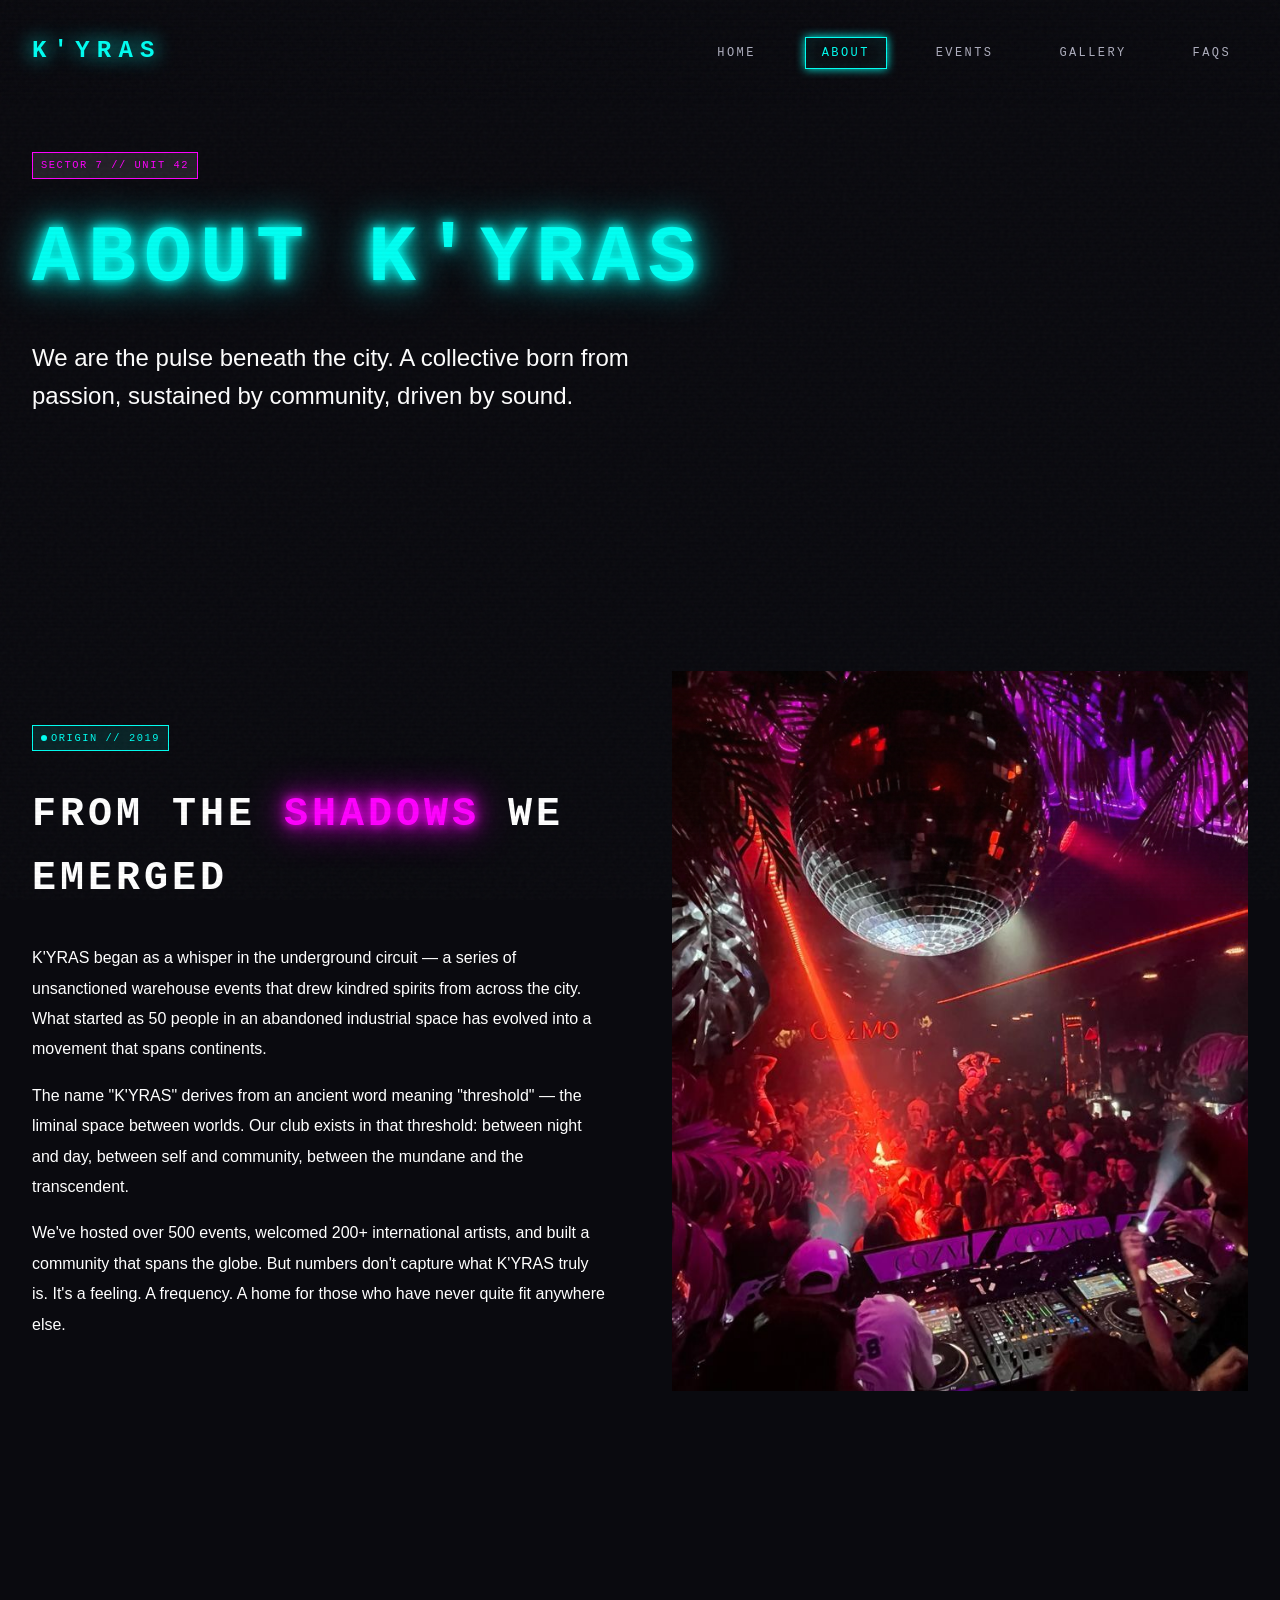
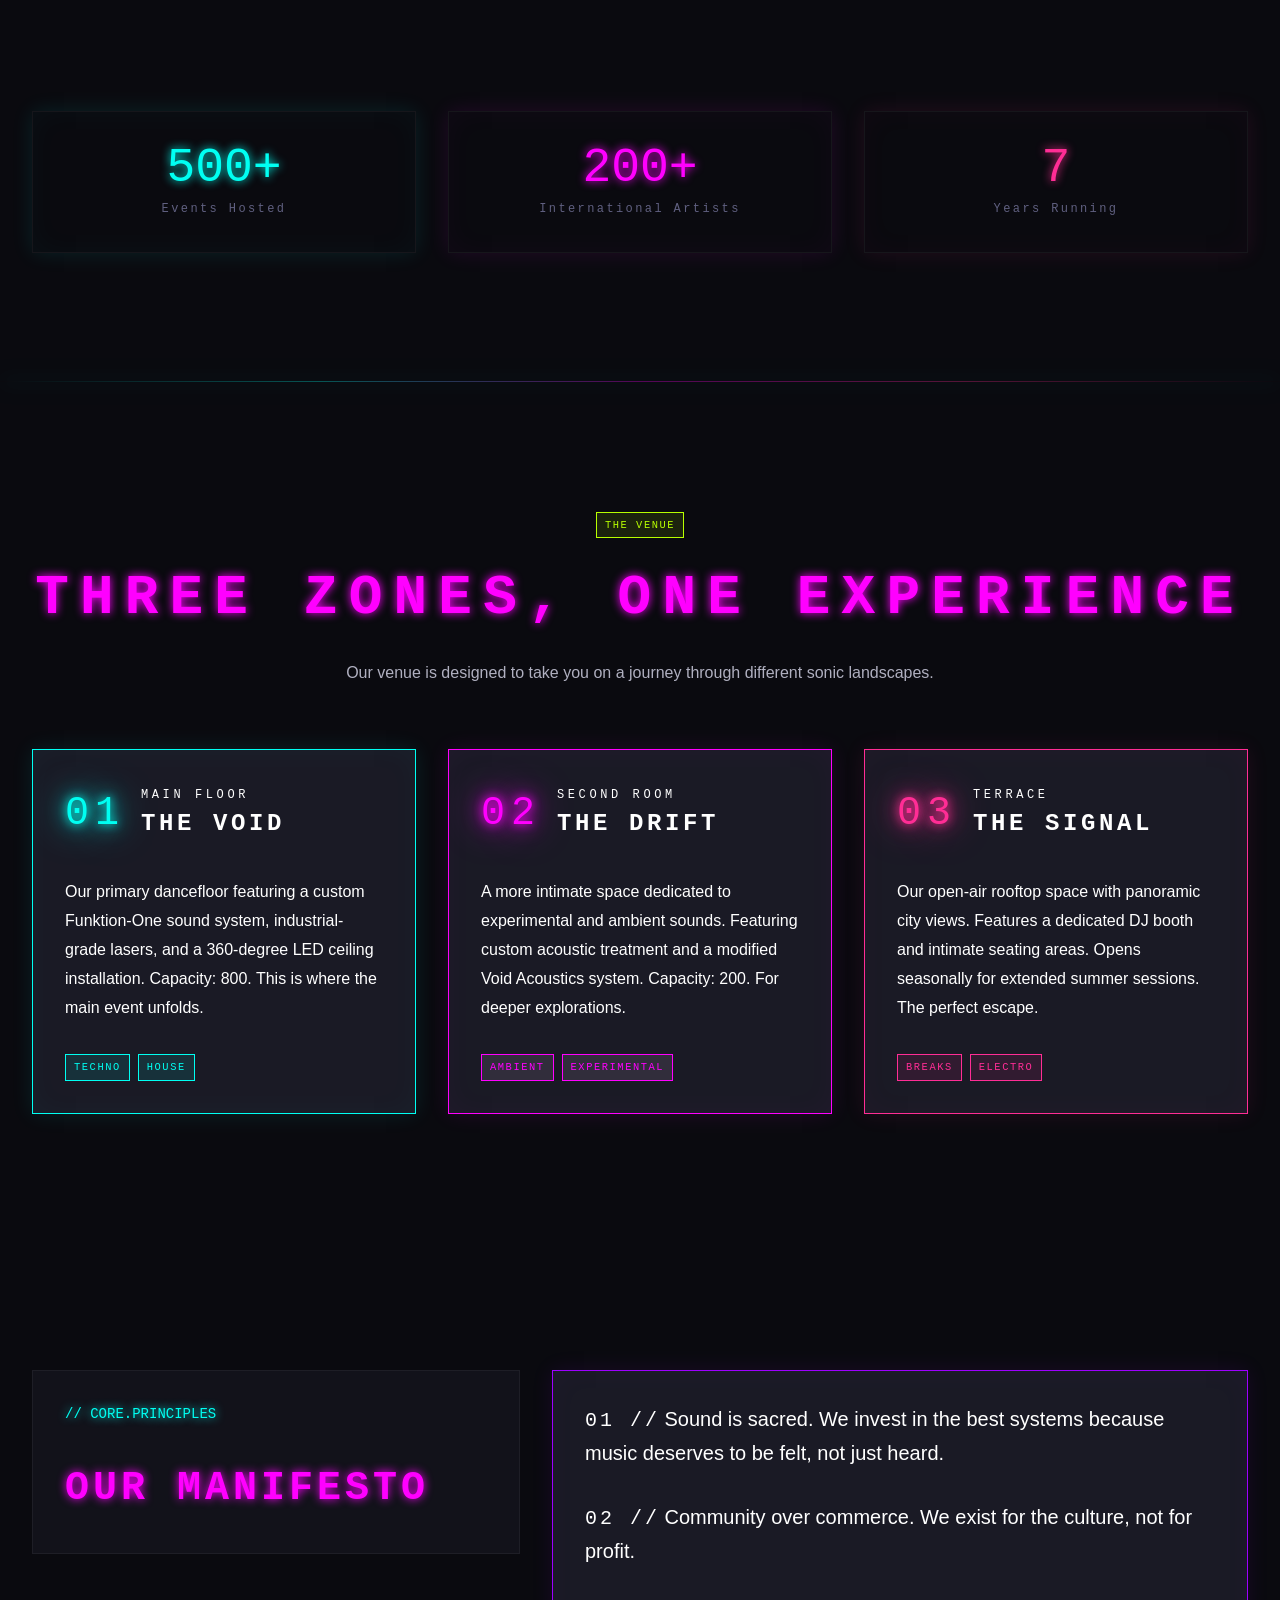
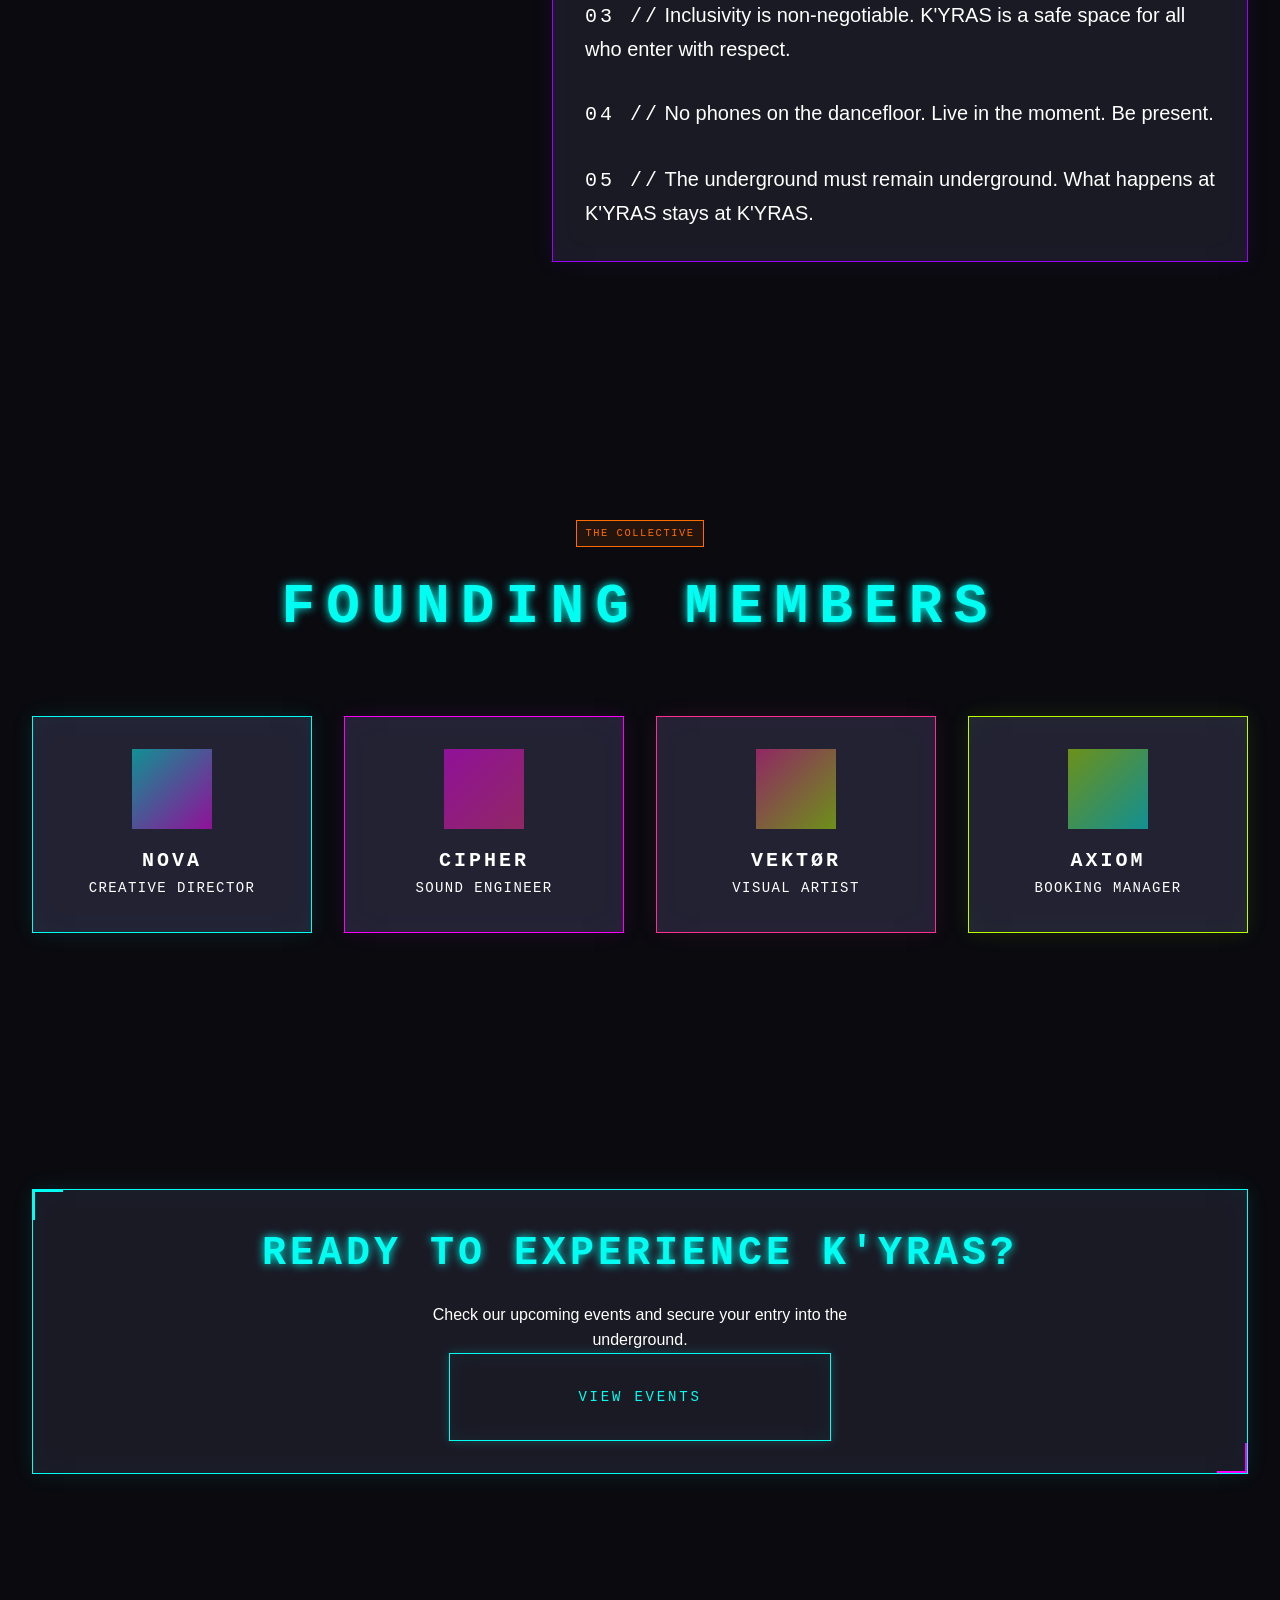
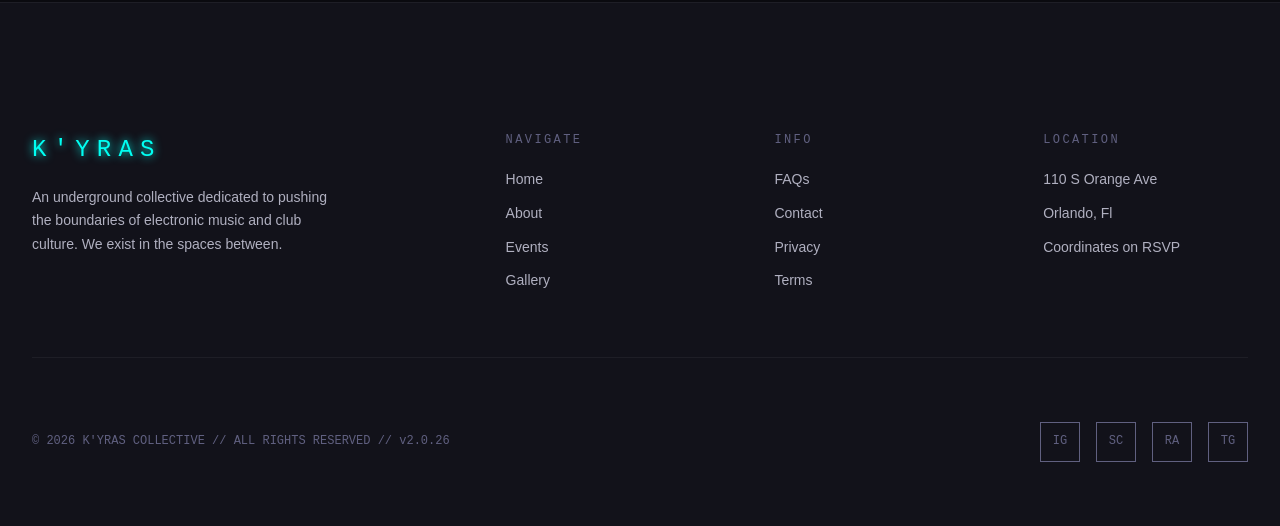
==== commit 71c977cb: "Updated content, images, and minor styling changes." ====
--- a/about.html
+++ b/about.html
@@ -1,12 +1,15 @@
 <!DOCTYPE html>
 <html lang="en">
+
 <head>
   <meta charset="UTF-8">
   <meta name="viewport" content="width=device-width, initial-scale=1.0">
-  <meta name="description" content="Learn about K'YRAS - our story, our mission, and the underground movement we've built.">
+  <meta name="description"
+    content="Learn about K'YRAS - our story, our mission, and the underground movement we've built.">
   <title>About | K'YRAS Underground Club</title>
   <link rel="stylesheet" href="styles.css">
 </head>
+
 <body>
   <!-- Scanline overlay -->
   <div class="scanline"></div>
@@ -73,10 +76,9 @@
             </p>
           </div>
           <div class="about-visual scan-effect">
-            <div style="position: absolute; inset: 0; display: flex; align-items: center; justify-content: center; z-index: 1;">
-              <p class="text-4xl text-display glow-cyan" style="writing-mode: vertical-rl; text-orientation: mixed;">
-                K'YRAS
-              </p>
+            <div
+              style="position: absolute; inset: 0; display: flex; align-items: center; justify-content: center; z-index: 1;">
+              <img src="assets/images/gallery05.jpg" />
             </div>
           </div>
         </div>
@@ -92,7 +94,8 @@
             <p class="stat-label">Events Hosted</p>
           </div>
           <div class="stat-item panel-neon-magenta">
-            <p class="stat-number" style="color: var(--neon-magenta); text-shadow: var(--glow-sm) var(--neon-magenta);">200+</p>
+            <p class="stat-number" style="color: var(--neon-magenta); text-shadow: var(--glow-sm) var(--neon-magenta);">
+              200+</p>
             <p class="stat-label">International Artists</p>
           </div>
           <div class="stat-item panel-neon-pink">
@@ -198,7 +201,8 @@
               <ul style="list-style: none;">
                 <li class="mb-lg">
                   <span class="text-display text-lg glow-subtle-purple">01 //</span>
-                  <span class="text-lg"> Sound is sacred. We invest in the best systems because music deserves to be felt, not just heard.</span>
+                  <span class="text-lg"> Sound is sacred. We invest in the best systems because music deserves to be
+                    felt, not just heard.</span>
                 </li>
                 <li class="mb-lg">
                   <span class="text-display text-lg glow-subtle-purple">02 //</span>
@@ -206,7 +210,8 @@
                 </li>
                 <li class="mb-lg">
                   <span class="text-display text-lg glow-subtle-purple">03 //</span>
-                  <span class="text-lg"> Inclusivity is non-negotiable. K'YRAS is a safe space for all who enter with respect.</span>
+                  <span class="text-lg"> Inclusivity is non-negotiable. K'YRAS is a safe space for all who enter with
+                    respect.</span>
                 </li>
                 <li class="mb-lg">
                   <span class="text-display text-lg glow-subtle-purple">04 //</span>
@@ -214,7 +219,8 @@
                 </li>
                 <li>
                   <span class="text-display text-lg glow-subtle-purple">05 //</span>
-                  <span class="text-lg"> The underground must remain underground. What happens at K'YRAS stays at K'YRAS.</span>
+                  <span class="text-lg"> The underground must remain underground. What happens at K'YRAS stays at
+                    K'YRAS.</span>
                 </li>
               </ul>
             </div>
@@ -233,22 +239,30 @@
 
         <div class="grid grid-4 gap-lg">
           <div class="panel panel-elevated text-center panel-hover-glow panel-neon-cyan">
-            <div style="width: 80px; height: 80px; margin: 0 auto var(--space-md); background: linear-gradient(135deg, var(--neon-cyan), var(--neon-magenta)); opacity: 0.5;"></div>
+            <div
+              style="width: 80px; height: 80px; margin: 0 auto var(--space-md); background: linear-gradient(135deg, var(--neon-cyan), var(--neon-magenta)); opacity: 0.5;">
+            </div>
             <h3 class="text-display text-lg mb-xs">NOVA</h3>
             <p class="text-muted text-sm text-display tracking-wide">Creative Director</p>
           </div>
           <div class="panel panel-elevated text-center panel-hover-glow panel-neon-magenta">
-            <div style="width: 80px; height: 80px; margin: 0 auto var(--space-md); background: linear-gradient(135deg, var(--neon-magenta), var(--neon-pink)); opacity: 0.5;"></div>
+            <div
+              style="width: 80px; height: 80px; margin: 0 auto var(--space-md); background: linear-gradient(135deg, var(--neon-magenta), var(--neon-pink)); opacity: 0.5;">
+            </div>
             <h3 class="text-display text-lg mb-xs">CIPHER</h3>
             <p class="text-muted text-sm text-display tracking-wide">Sound Engineer</p>
           </div>
           <div class="panel panel-elevated text-center panel-hover-glow panel-neon-pink">
-            <div style="width: 80px; height: 80px; margin: 0 auto var(--space-md); background: linear-gradient(135deg, var(--neon-pink), var(--neon-lime)); opacity: 0.5;"></div>
+            <div
+              style="width: 80px; height: 80px; margin: 0 auto var(--space-md); background: linear-gradient(135deg, var(--neon-pink), var(--neon-lime)); opacity: 0.5;">
+            </div>
             <h3 class="text-display text-lg mb-xs">VEKTØR</h3>
             <p class="text-muted text-sm text-display tracking-wide">Visual Artist</p>
           </div>
           <div class="panel panel-elevated text-center panel-hover-glow panel-neon-lime">
-            <div style="width: 80px; height: 80px; margin: 0 auto var(--space-md); background: linear-gradient(135deg, var(--neon-lime), var(--neon-cyan)); opacity: 0.5;"></div>
+            <div
+              style="width: 80px; height: 80px; margin: 0 auto var(--space-md); background: linear-gradient(135deg, var(--neon-lime), var(--neon-cyan)); opacity: 0.5;">
+            </div>
             <h3 class="text-display text-lg mb-xs">AXIOM</h3>
             <p class="text-muted text-sm text-display tracking-wide">Booking Manager</p>
           </div>
@@ -304,8 +318,8 @@
         <div>
           <p class="footer-heading">Location</p>
           <ul class="footer-links">
-            <li><span class="footer-link">Sector 7, Unit 42</span></li>
-            <li><span class="footer-link">Industrial District</span></li>
+            <li><span class="footer-link">110 S Orange Ave</span></li>
+            <li><span class="footer-link">Orlando, Fl</span></li>
             <li><span class="footer-link">Coordinates on RSVP</span></li>
           </ul>
         </div>
@@ -325,9 +339,10 @@
   </footer>
 
   <script>
-    document.querySelector('.nav-toggle').addEventListener('click', function() {
+    document.querySelector('.nav-toggle').addEventListener('click', function () {
       document.querySelector('.nav-links').classList.toggle('active');
     });
   </script>
 </body>
-</html>
+
+</html>
--- a/styles.css
+++ b/styles.css
@@ -61,7 +61,9 @@
 /* ============================================
    RESET & BASE STYLES
    ============================================ */
-*, *::before, *::after {
+*,
+*::before,
+*::after {
   box-sizing: border-box;
   margin: 0;
   padding: 0;
@@ -100,7 +102,8 @@
   text-decoration: none;
 }
 
-ul, ol {
+ul,
+ol {
   list-style: none;
 }
 
@@ -123,29 +126,81 @@
   font-family: var(--font-mono);
 }
 
-.text-xs { font-size: 0.75rem; }
-.text-sm { font-size: 0.875rem; }
-.text-base { font-size: 1rem; }
-.text-lg { font-size: 1.25rem; }
-.text-xl { font-size: 1.5rem; }
-.text-2xl { font-size: 2rem; }
-.text-3xl { font-size: 2.5rem; }
-.text-4xl { font-size: 3.5rem; }
-.text-5xl { font-size: 5rem; }
-
-.text-center { text-align: center; }
-.text-left { text-align: left; }
-.text-right { text-align: right; }
-
-.text-uppercase { text-transform: uppercase; }
-.text-lowercase { text-transform: lowercase; }
-
-.font-bold { font-weight: 700; }
-.font-light { font-weight: 300; }
-
-.tracking-wide { letter-spacing: 0.1em; }
-.tracking-wider { letter-spacing: 0.2em; }
-.tracking-widest { letter-spacing: 0.3em; }
+.text-xs {
+  font-size: 0.75rem;
+}
+
+.text-sm {
+  font-size: 0.875rem;
+}
+
+.text-base {
+  font-size: 1rem;
+}
+
+.text-lg {
+  font-size: 1.25rem;
+}
+
+.text-xl {
+  font-size: 1.5rem;
+}
+
+.text-2xl {
+  font-size: 2rem;
+}
+
+.text-3xl {
+  font-size: 2.5rem;
+}
+
+.text-4xl {
+  font-size: 3.5rem;
+}
+
+.text-5xl {
+  font-size: 5rem;
+}
+
+.text-center {
+  text-align: center;
+}
+
+.text-left {
+  text-align: left;
+}
+
+.text-right {
+  text-align: right;
+}
+
+.text-uppercase {
+  text-transform: uppercase;
+}
+
+.text-lowercase {
+  text-transform: lowercase;
+}
+
+.font-bold {
+  font-weight: 700;
+}
+
+.font-light {
+  font-weight: 300;
+}
+
+.tracking-wide {
+  letter-spacing: 0.1em;
+}
+
+.tracking-wider {
+  letter-spacing: 0.2em;
+}
+
+.tracking-widest {
+  letter-spacing: 0.3em;
+}
 
 /* ============================================
    GLOW TEXT CLASSES
@@ -220,8 +275,17 @@
 }
 
 @keyframes glowPulse {
-  0%, 100% { opacity: 1; filter: brightness(1); }
-  50% { opacity: 0.8; filter: brightness(1.2); }
+
+  0%,
+  100% {
+    opacity: 1;
+    filter: brightness(1);
+  }
+
+  50% {
+    opacity: 0.8;
+    filter: brightness(1.2);
+  }
 }
 
 /* ============================================
@@ -242,47 +306,154 @@
   max-width: 1600px;
 }
 
-.flex { display: flex; }
-.flex-col { flex-direction: column; }
-.flex-wrap { flex-wrap: wrap; }
-.items-center { align-items: center; }
-.items-start { align-items: flex-start; }
-.items-end { align-items: flex-end; }
-.justify-center { justify-content: center; }
-.justify-between { justify-content: space-between; }
-.justify-end { justify-content: flex-end; }
-.gap-xs { gap: var(--space-xs); }
-.gap-sm { gap: var(--space-sm); }
-.gap-md { gap: var(--space-md); }
-.gap-lg { gap: var(--space-lg); }
-.gap-xl { gap: var(--space-xl); }
-
-.grid { display: grid; }
-.grid-2 { grid-template-columns: repeat(2, 1fr); }
-.grid-3 { grid-template-columns: repeat(3, 1fr); }
-.grid-4 { grid-template-columns: repeat(4, 1fr); }
+.flex {
+  display: flex;
+}
+
+.flex-col {
+  flex-direction: column;
+}
+
+.flex-wrap {
+  flex-wrap: wrap;
+}
+
+.items-center {
+  align-items: center;
+}
+
+.items-start {
+  align-items: flex-start;
+}
+
+.items-end {
+  align-items: flex-end;
+}
+
+.justify-center {
+  justify-content: center;
+}
+
+.justify-between {
+  justify-content: space-between;
+}
+
+.justify-end {
+  justify-content: flex-end;
+}
+
+.gap-xs {
+  gap: var(--space-xs);
+}
+
+.gap-sm {
+  gap: var(--space-sm);
+}
+
+.gap-md {
+  gap: var(--space-md);
+}
+
+.gap-lg {
+  gap: var(--space-lg);
+}
+
+.gap-xl {
+  gap: var(--space-xl);
+}
+
+.grid {
+  display: grid;
+}
+
+.grid-2 {
+  grid-template-columns: repeat(2, 1fr);
+}
+
+.grid-3 {
+  grid-template-columns: repeat(3, 1fr);
+}
+
+.grid-4 {
+  grid-template-columns: repeat(4, 1fr);
+}
 
 /* Spacing utilities */
-.mt-sm { margin-top: var(--space-sm); }
-.mt-md { margin-top: var(--space-md); }
-.mt-lg { margin-top: var(--space-lg); }
-.mt-xl { margin-top: var(--space-xl); }
-.mt-xxl { margin-top: var(--space-xxl); }
-
-.mb-sm { margin-bottom: var(--space-sm); }
-.mb-md { margin-bottom: var(--space-md); }
-.mb-lg { margin-bottom: var(--space-lg); }
-.mb-xl { margin-bottom: var(--space-xl); }
-
-.py-sm { padding-top: var(--space-sm); padding-bottom: var(--space-sm); }
-.py-md { padding-top: var(--space-md); padding-bottom: var(--space-md); }
-.py-lg { padding-top: var(--space-lg); padding-bottom: var(--space-lg); }
-.py-xl { padding-top: var(--space-xl); padding-bottom: var(--space-xl); }
-.py-xxl { padding-top: var(--space-xxl); padding-bottom: var(--space-xxl); }
-
-.px-sm { padding-left: var(--space-sm); padding-right: var(--space-sm); }
-.px-md { padding-left: var(--space-md); padding-right: var(--space-md); }
-.px-lg { padding-left: var(--space-lg); padding-right: var(--space-lg); }
+.mt-sm {
+  margin-top: var(--space-sm);
+}
+
+.mt-md {
+  margin-top: var(--space-md);
+}
+
+.mt-lg {
+  margin-top: var(--space-lg);
+}
+
+.mt-xl {
+  margin-top: var(--space-xl);
+}
+
+.mt-xxl {
+  margin-top: var(--space-xxl);
+}
+
+.mb-sm {
+  margin-bottom: var(--space-sm);
+}
+
+.mb-md {
+  margin-bottom: var(--space-md);
+}
+
+.mb-lg {
+  margin-bottom: var(--space-lg);
+}
+
+.mb-xl {
+  margin-bottom: var(--space-xl);
+}
+
+.py-sm {
+  padding-top: var(--space-sm);
+  padding-bottom: var(--space-sm);
+}
+
+.py-md {
+  padding-top: var(--space-md);
+  padding-bottom: var(--space-md);
+}
+
+.py-lg {
+  padding-top: var(--space-lg);
+  padding-bottom: var(--space-lg);
+}
+
+.py-xl {
+  padding-top: var(--space-xl);
+  padding-bottom: var(--space-xl);
+}
+
+.py-xxl {
+  padding-top: var(--space-xxl);
+  padding-bottom: var(--space-xxl);
+}
+
+.px-sm {
+  padding-left: var(--space-sm);
+  padding-right: var(--space-sm);
+}
+
+.px-md {
+  padding-left: var(--space-md);
+  padding-right: var(--space-md);
+}
+
+.px-lg {
+  padding-left: var(--space-lg);
+  padding-right: var(--space-lg);
+}
 
 /* ============================================
    NAVIGATION
@@ -410,7 +581,7 @@
   left: -100%;
   width: 100%;
   height: 100%;
-  background: linear-gradient(90deg, transparent, rgba(255,255,255,0.1), transparent);
+  background: linear-gradient(90deg, transparent, rgba(255, 255, 255, 0.1), transparent);
   transition: var(--transition-slow);
 }
 
@@ -638,12 +809,10 @@
   content: '';
   position: absolute;
   inset: 0;
-  background: linear-gradient(
-    45deg,
-    var(--neon-cyan) 0%,
-    var(--neon-magenta) 50%,
-    var(--neon-pink) 100%
-  );
+  background: linear-gradient(45deg,
+      var(--neon-cyan) 0%,
+      var(--neon-magenta) 50%,
+      var(--neon-pink) 100%);
   opacity: 0.3;
 }
 
@@ -704,7 +873,7 @@
 
 .badge-magenta {
   color: var(--neon-magenta);
-  background: rgba(255, 0, 255, 0.1);
+  background: rgba(255, 215, 255, 0.1);
   border-color: var(--neon-magenta);
 }
 
@@ -743,8 +912,17 @@
 }
 
 @keyframes badgePulse {
-  0%, 100% { opacity: 1; transform: scale(1); }
-  50% { opacity: 0.5; transform: scale(0.8); }
+
+  0%,
+  100% {
+    opacity: 1;
+    transform: scale(1);
+  }
+
+  50% {
+    opacity: 0.5;
+    transform: scale(0.8);
+  }
 }
 
 /* ============================================
@@ -836,18 +1014,42 @@
   gap: var(--space-lg);
 }
 
-.col-span-4 { grid-column: span 4; }
-.col-span-5 { grid-column: span 5; }
-.col-span-6 { grid-column: span 6; }
-.col-span-7 { grid-column: span 7; }
-.col-span-8 { grid-column: span 8; }
-.col-span-12 { grid-column: span 12; }
-
-.row-span-2 { grid-row: span 2; }
+.col-span-4 {
+  grid-column: span 4;
+}
+
+.col-span-5 {
+  grid-column: span 5;
+}
+
+.col-span-6 {
+  grid-column: span 6;
+}
+
+.col-span-7 {
+  grid-column: span 7;
+}
+
+.col-span-8 {
+  grid-column: span 8;
+}
+
+.col-span-12 {
+  grid-column: span 12;
+}
+
+.row-span-2 {
+  grid-row: span 2;
+}
 
 /* Offset positioning */
-.offset-up { transform: translateY(-2rem); }
-.offset-down { transform: translateY(2rem); }
+.offset-up {
+  transform: translateY(-2rem);
+}
+
+.offset-down {
+  transform: translateY(2rem);
+}
 
 /* ============================================
    EVENT CARDS
@@ -936,16 +1138,15 @@
   content: '';
   position: absolute;
   inset: 0;
-  background: linear-gradient(
-    135deg,
-    var(--neon-cyan) 0%,
-    var(--neon-purple) 50%,
-    var(--neon-pink) 100%
-  );
-  opacity: 0.4;
+  background: linear-gradient(135deg,
+      var(--neon-cyan) 15%,
+      var(--neon-purple) 45%,
+      var(--neon-pink) 100%);
+  opacity: 0.2;
   transition: var(--transition-base);
 }
 
+/* hated this lolllll
 .gallery-item::after {
   content: '';
   position: absolute;
@@ -953,7 +1154,7 @@
   background-image: radial-gradient(circle, var(--bg-void) 1.5px, transparent 1.5px);
   background-size: 6px 6px;
   opacity: 0.6;
-}
+} */
 
 .gallery-item:hover::before {
   opacity: 0.7;
@@ -1150,10 +1351,8 @@
   left: 0;
   width: 100%;
   height: 100%;
-  background: linear-gradient(
-    transparent 50%,
-    rgba(0, 0, 0, 0.02) 50%
-  );
+  background: linear-gradient(transparent 50%,
+      rgba(0, 0, 0, 0.02) 50%);
   background-size: 100% 4px;
   pointer-events: none;
   z-index: 999;
@@ -1161,14 +1360,12 @@
 
 .divider {
   height: 1px;
-  background: linear-gradient(
-    90deg,
-    transparent,
-    var(--neon-cyan),
-    var(--neon-magenta),
-    var(--neon-pink),
-    transparent
-  );
+  background: linear-gradient(90deg,
+      transparent,
+      var(--neon-cyan),
+      var(--neon-magenta),
+      var(--neon-pink),
+      transparent);
   opacity: 0.3;
 }
 
@@ -1455,11 +1652,27 @@
    ANIMATIONS
    ============================================ */
 @keyframes flicker {
-  0%, 100% { opacity: 1; }
-  50% { opacity: 0.8; }
-  52% { opacity: 1; }
-  54% { opacity: 0.9; }
-  56% { opacity: 1; }
+
+  0%,
+  100% {
+    opacity: 1;
+  }
+
+  50% {
+    opacity: 0.8;
+  }
+
+  52% {
+    opacity: 1;
+  }
+
+  54% {
+    opacity: 0.9;
+  }
+
+  56% {
+    opacity: 1;
+  }
 }
 
 .flicker {
@@ -1467,8 +1680,15 @@
 }
 
 @keyframes float {
-  0%, 100% { transform: translateY(0); }
-  50% { transform: translateY(-10px); }
+
+  0%,
+  100% {
+    transform: translateY(0);
+  }
+
+  50% {
+    transform: translateY(-10px);
+  }
 }
 
 .float {
@@ -1476,8 +1696,13 @@
 }
 
 @keyframes scanMove {
-  0% { top: -100%; }
-  100% { top: 100%; }
+  0% {
+    top: -100%;
+  }
+
+  100% {
+    top: 100%;
+  }
 }
 
 .scan-effect::after {
@@ -1486,10 +1711,8 @@
   left: 0;
   width: 100%;
   height: 50%;
-  background: linear-gradient(
-    transparent,
-    rgba(0, 255, 242, 0.03),
-    transparent
-  );
+  background: linear-gradient(transparent,
+      rgba(0, 255, 242, 0.03),
+      transparent);
   animation: scanMove 8s linear infinite;
-}
+}
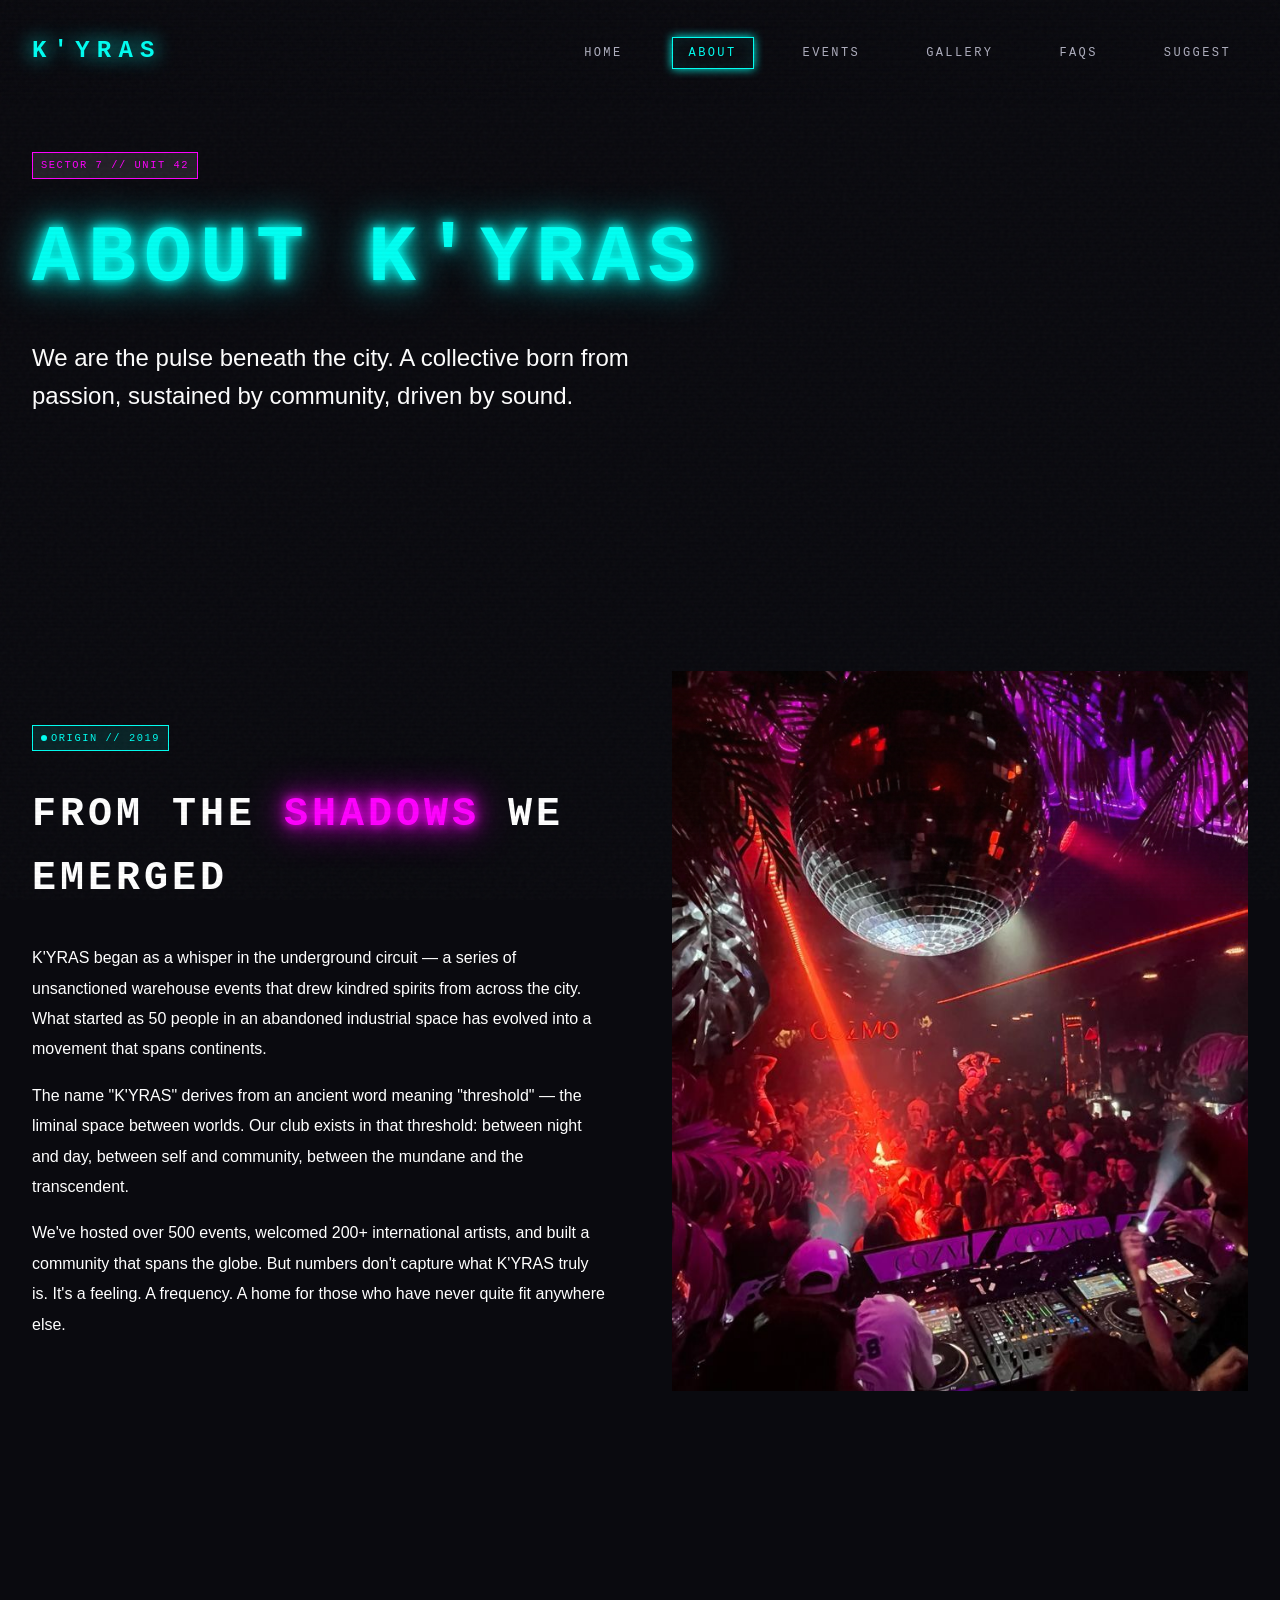
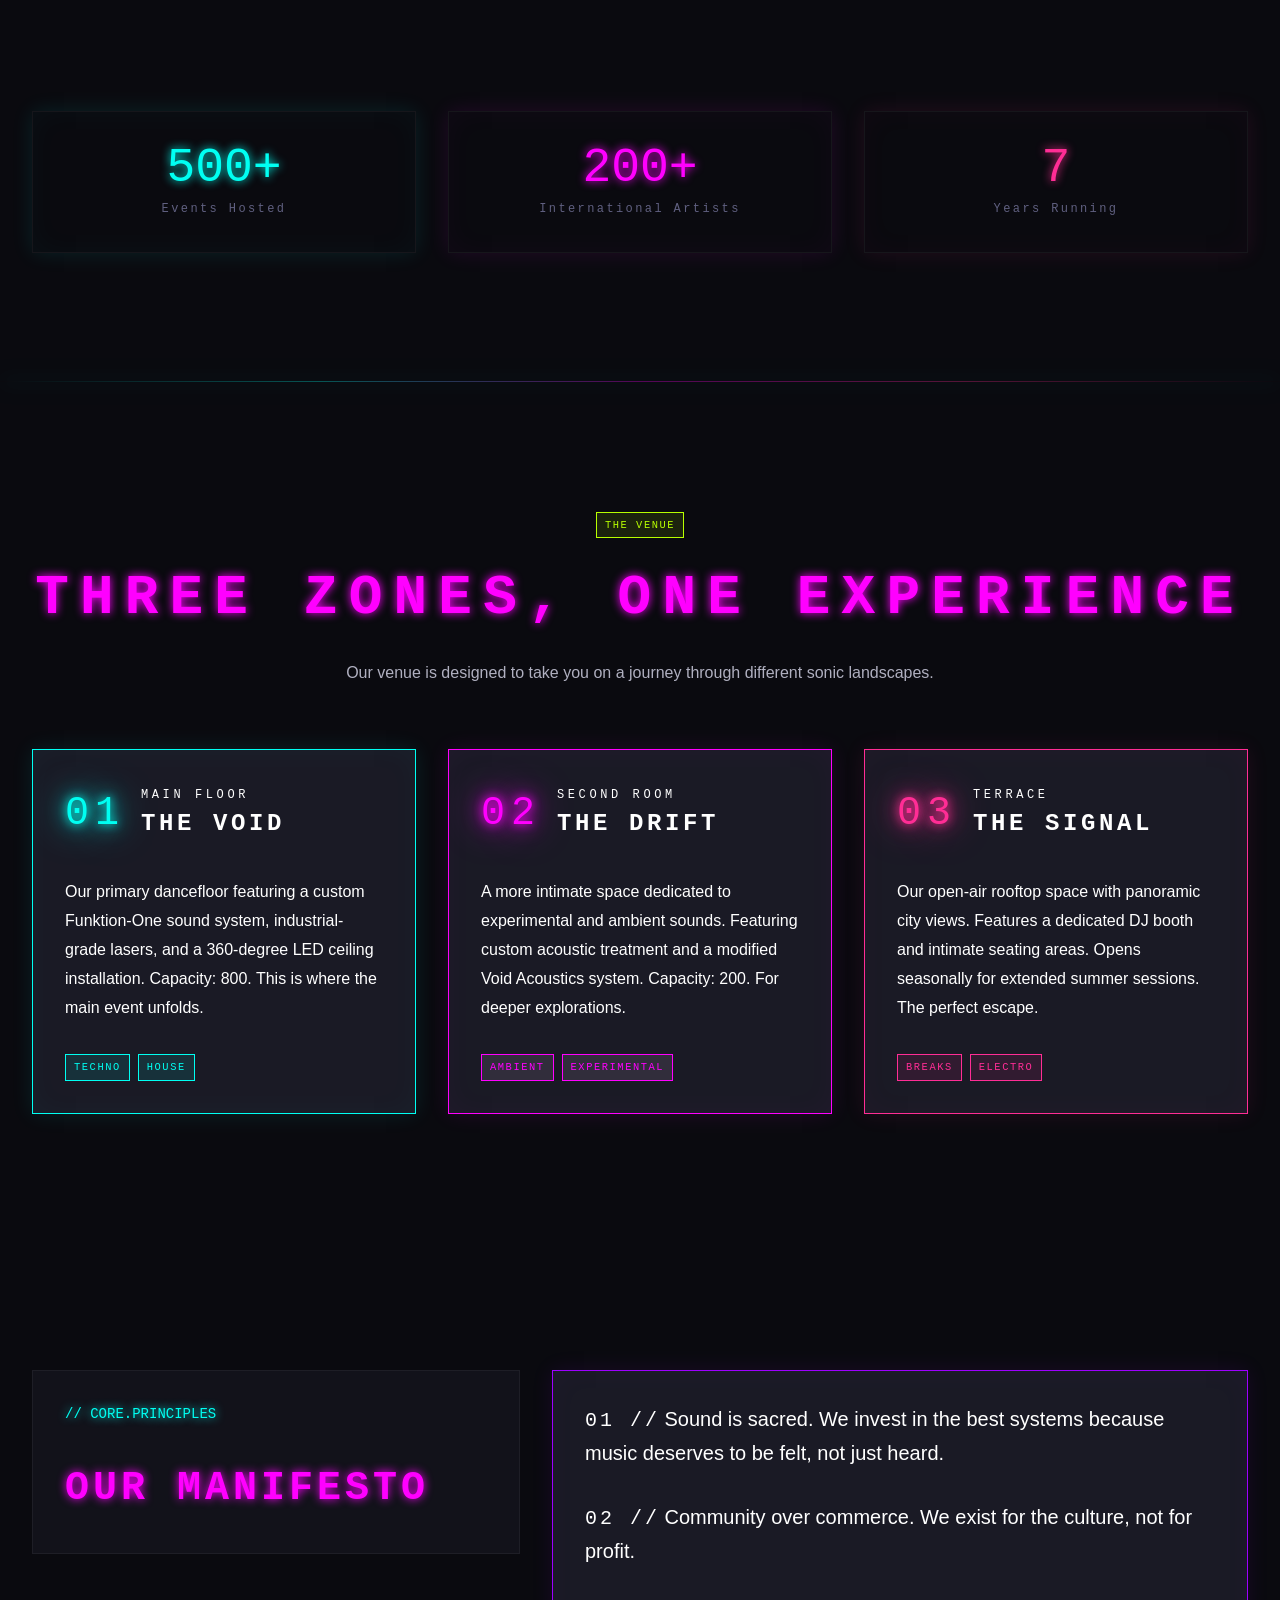
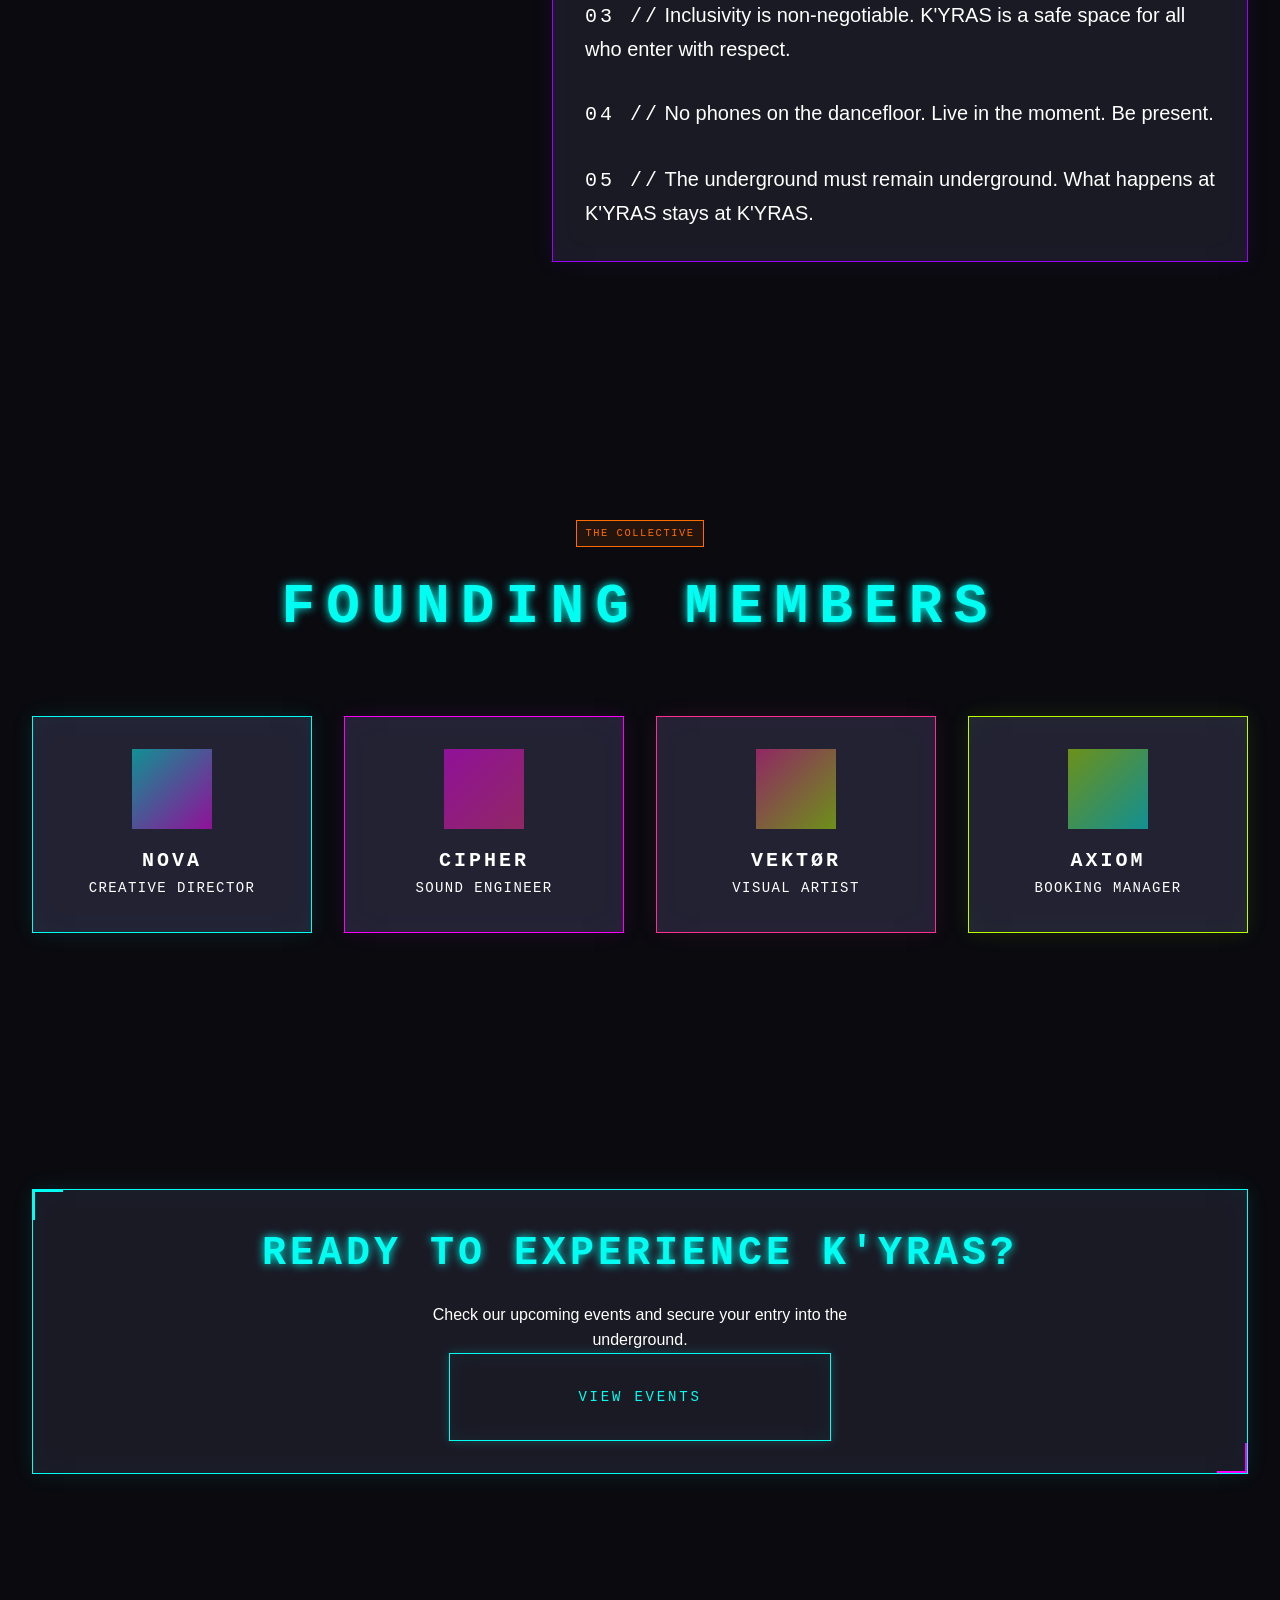
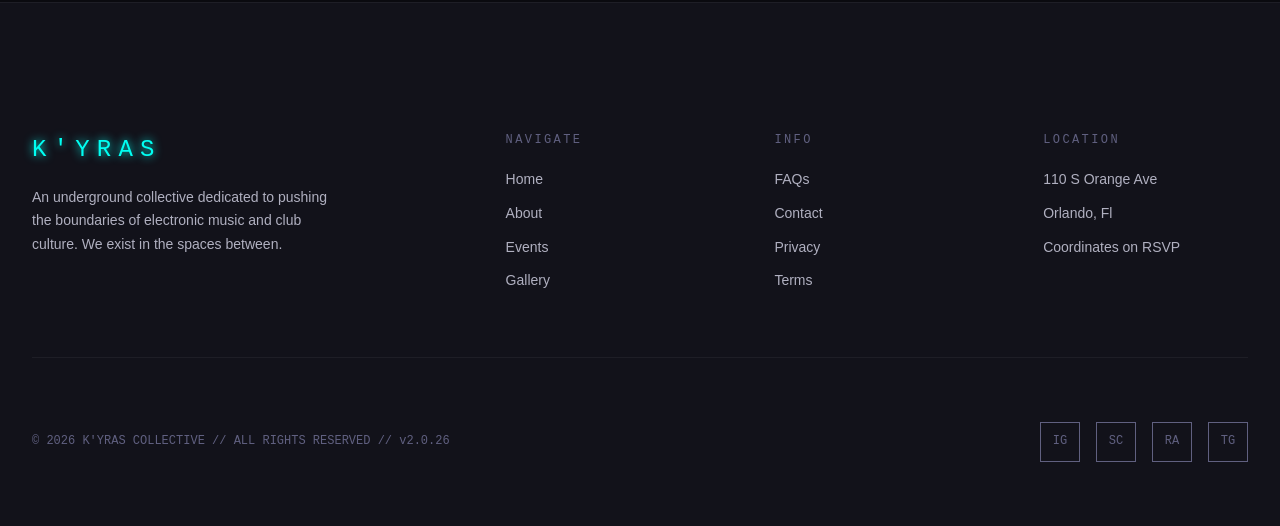
==== commit 7ef06a20: "added a song suggestion feature for week five" ====
--- a/about.html
+++ b/about.html
@@ -29,6 +29,7 @@
         <li><a href="events.html" class="nav-link">Events</a></li>
         <li><a href="gallery.html" class="nav-link">Gallery</a></li>
         <li><a href="faqs.html" class="nav-link">FAQs</a></li>
+        <li><a href="suggest.html" class="nav-link">Suggest</a></li>
       </ul>
     </div>
   </nav>
--- a/styles.css
+++ b/styles.css
@@ -1512,6 +1512,121 @@
 }
 
 /* ============================================
+   SONG SUGGESTION FORM
+   ============================================ */
+#suggest-form {
+  background: var(--bg-panel);
+  border: 1px solid rgba(255, 255, 255, 0.05);
+  padding: var(--space-xl);
+  max-width: 600px;
+}
+
+.form-group {
+  margin-bottom: var(--space-lg);
+}
+
+.form-group label {
+  display: block;
+  font-family: var(--font-display);
+  font-size: 0.75rem;
+  letter-spacing: 0.15em;
+  text-transform: uppercase;
+  color: var(--text-secondary);
+  margin-bottom: var(--space-sm);
+}
+
+.form-group .required {
+  color: var(--neon-cyan);
+}
+
+.form-group input,
+.form-group select,
+.form-group textarea {
+  width: 100%;
+  padding: var(--space-md);
+  font-family: var(--font-body);
+  font-size: 0.95rem;
+  color: var(--text-primary);
+  background: var(--bg-dark);
+  border: 1px solid rgba(255, 255, 255, 0.1);
+  border-radius: var(--radius-sm);
+  outline: none;
+  transition: var(--transition-base);
+}
+
+.form-group input::placeholder,
+.form-group textarea::placeholder {
+  color: var(--text-muted);
+}
+
+.form-group input:focus,
+.form-group select:focus,
+.form-group textarea:focus {
+  border-color: var(--neon-cyan);
+  box-shadow: 0 0 10px rgba(0, 255, 242, 0.15);
+}
+
+.form-group select {
+  appearance: none;
+  background-image: url("data:image/svg+xml,%3Csvg xmlns='http://www.w3.org/2000/svg' width='12' height='8'%3E%3Cpath d='M1 1l5 5 5-5' stroke='%23b0b0c0' fill='none' stroke-width='1.5'/%3E%3C/svg%3E");
+  background-repeat: no-repeat;
+  background-position: right var(--space-md) center;
+  cursor: pointer;
+}
+
+.form-group textarea {
+  resize: vertical;
+  min-height: 100px;
+}
+
+#suggest-form .btn {
+  width: 100%;
+}
+
+.form-group.has-error input,
+.form-group.has-error select,
+.form-group.has-error textarea {
+  border-color: var(--neon-pink);
+  box-shadow: 0 0 10px rgba(255, 0, 128, 0.15);
+}
+
+.form-error {
+  display: block;
+  margin-top: var(--space-sm);
+  font-family: var(--font-display);
+  font-size: 0.7rem;
+  letter-spacing: 0.1em;
+  text-transform: uppercase;
+  color: var(--neon-pink);
+}
+
+.suggest-confirmation {
+  background: var(--bg-panel);
+  border: 1px solid var(--neon-cyan);
+  box-shadow: 0 0 30px rgba(0, 255, 242, 0.1);
+  padding: var(--space-xxl) var(--space-xl);
+  max-width: 600px;
+  text-align: center;
+}
+
+.suggest-confirmation-icon {
+  font-size: 3rem;
+  color: var(--neon-cyan);
+  text-shadow: 0 0 20px var(--neon-cyan);
+  margin-bottom: var(--space-md);
+}
+
+.suggest-confirmation-title {
+  font-size: 2rem;
+  margin-bottom: var(--space-md);
+}
+
+.suggest-confirmation-message {
+  color: var(--text-secondary);
+  font-size: 1rem;
+}
+
+/* ============================================
    RESPONSIVE STYLES
    ============================================ */
 @media (max-width: 1024px) {
